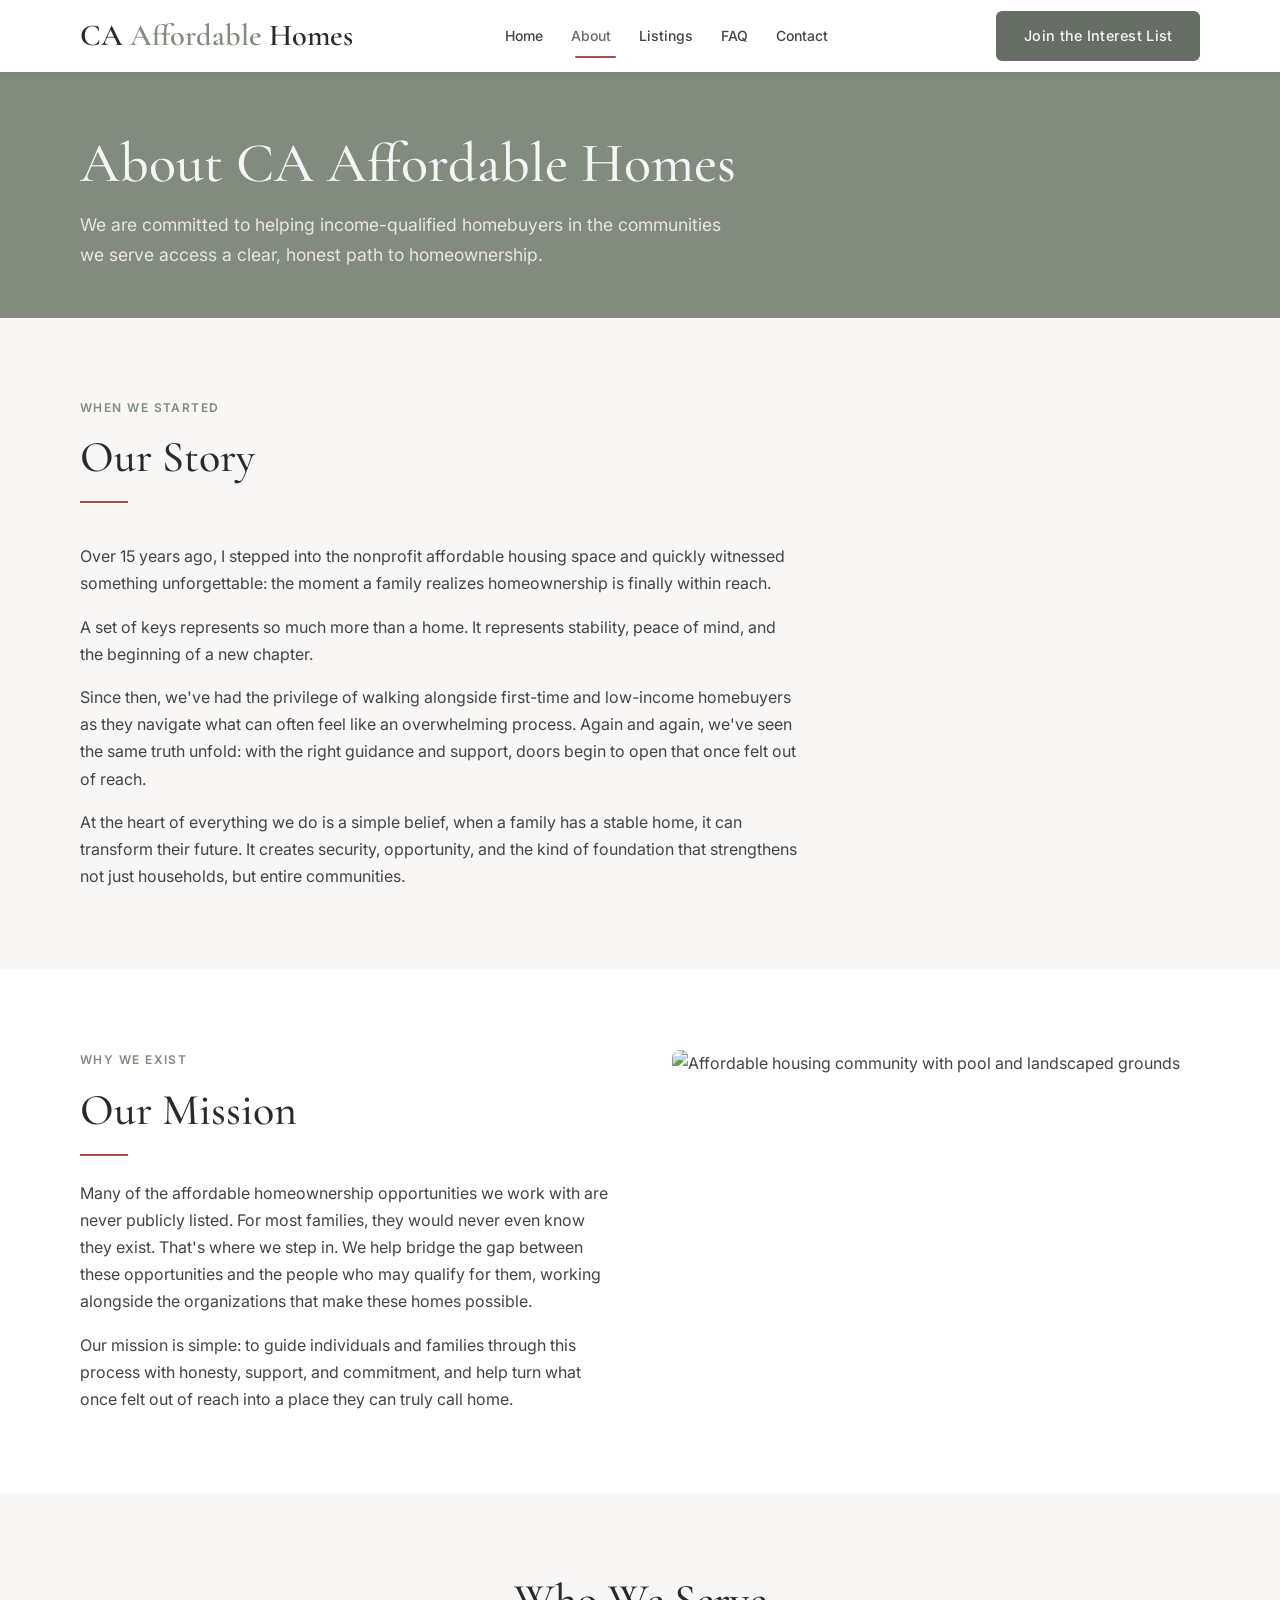
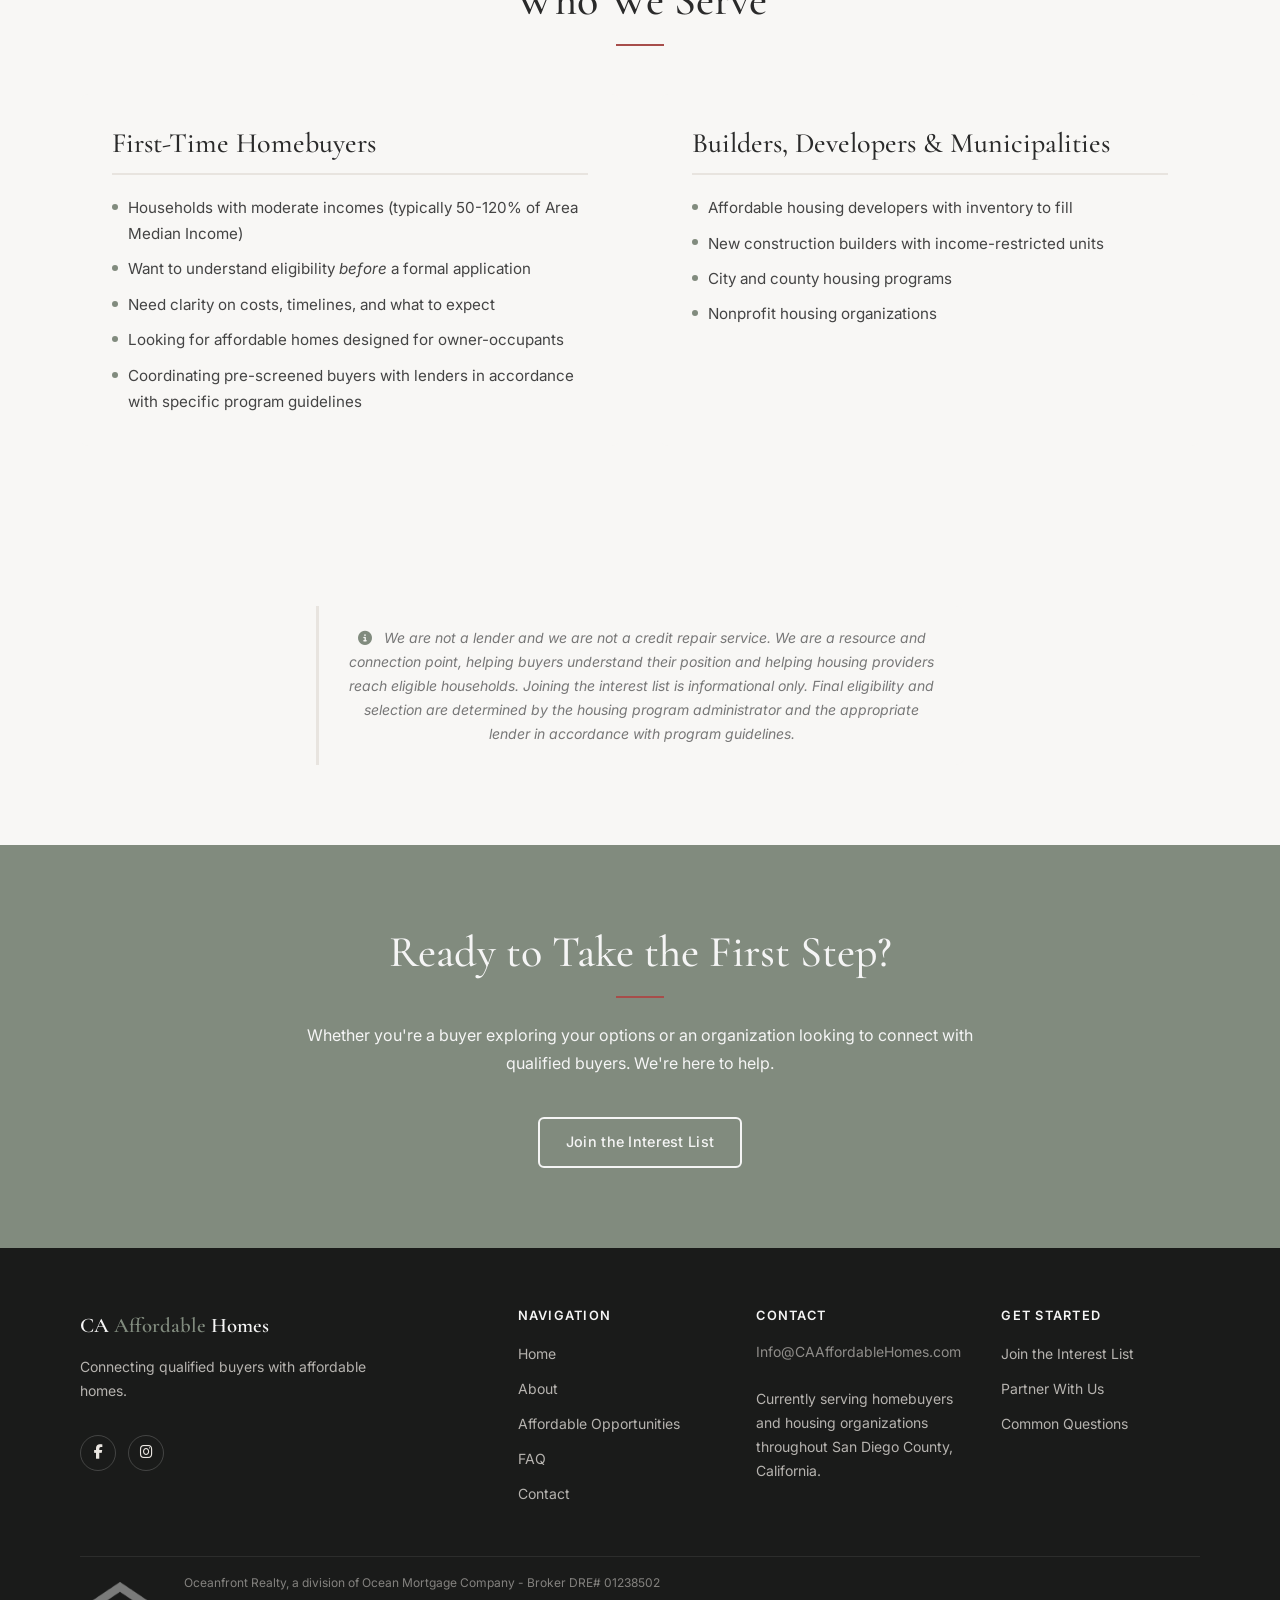
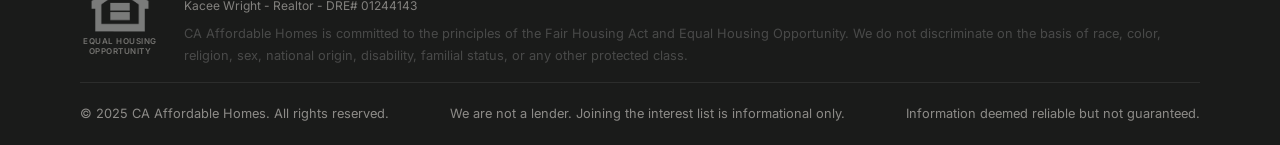
==== about.html @ dc042bc5 "Phase 14: content refinements from fresh-eyes review - HOME: Remove "structured intake" from partner" ====
<!DOCTYPE html>
<html lang="en">
<head>
  <meta charset="UTF-8">
  <meta name="viewport" content="width=device-width, initial-scale=1.0">
  <meta name="description" content="Learn about CA Affordable Homes , our mission, who we serve, and how we're making homeownership more transparent and accessible for income-qualified buyers in California.">
  <title>About - CA Affordable Homes</title>
  <link rel="icon" type="image/svg+xml" href="favicon.svg">

  <!-- Google Fonts -->
  <link rel="preconnect" href="https://fonts.googleapis.com">
  <link rel="preconnect" href="https://fonts.gstatic.com" crossorigin>
  <link href="https://fonts.googleapis.com/css2?family=Cormorant+Garamond:ital,wght@0,400;0,500;0,600;1,400&family=Inter:wght@400;500;600&display=swap" rel="stylesheet">

  <!-- Font Awesome 6 Free -->
  <link rel="stylesheet" href="https://cdnjs.cloudflare.com/ajax/libs/font-awesome/6.5.0/css/all.min.css" integrity="sha512-Avb2QiuDEEvB4bZJYdft2mNjVShBftLdPG8FJ0V7irTLQ8Uo0qcPxh4Plq7G5tGm0rU+1SPhVotteLpBERwTkw==" crossorigin="anonymous" referrerpolicy="no-referrer">

  <!-- Stylesheet -->
  <link rel="stylesheet" href="css/styles.css">
</head>
<body>

  <!-- SECTION: Navigation -->
  <header>
    <nav class="site-nav" aria-label="Main navigation">
      <div class="nav-inner">
        <a href="index.html" class="nav-logo" aria-label="CA Affordable Homes - Home">
          CA <span>Affordable</span> Homes
        </a>
        <ul class="nav-links" role="list">
          <li><a href="index.html">Home</a></li>
          <li><a href="about.html">About</a></li>
          <li><a href="programs.html">Listings</a></li>
          <li><a href="faq.html">FAQ</a></li>
          <li><a href="contact.html">Contact</a></li>
        </ul>
        <a href="contact.html" class="btn btn-primary nav-cta">Join the Interest List</a>
        <button
          id="nav-hamburger"
          class="nav-hamburger"
          aria-expanded="false"
          aria-controls="nav-mobile"
          aria-label="Open navigation menu"
        >
          <span></span><span></span><span></span>
        </button>
      </div>
      <div id="nav-mobile" class="nav-mobile" role="dialog" aria-label="Mobile navigation">
        <ul role="list">
          <li><a href="index.html">Home</a></li>
          <li><a href="about.html">About</a></li>
          <li><a href="programs.html">Listings</a></li>
          <li><a href="faq.html">FAQ</a></li>
          <li><a href="contact.html">Contact</a></li>
        </ul>
        <a href="contact.html" class="btn btn-primary">Join the Interest List</a>
      </div>
    </nav>
  </header>

  <main>

    <!-- SECTION: Page Header -->
    <section class="page-header" aria-labelledby="page-title">
      <div class="container">
        <h1 id="page-title">About CA Affordable Homes</h1>
        <p>We are committed to helping income-qualified homebuyers in the communities we serve access a clear, honest path to homeownership.</p>
      </div>
    </section>

    <!-- SECTION: Our Story -->
    <section class="section section--light" aria-labelledby="our-story-heading">
      <div class="container">
        <div class="section-header">
          <span class="section-label">When We Started</span>
          <h2 id="our-story-heading">Our Story</h2>
          <hr class="accent-rule">
        </div>
        <p style="max-width:72ch;">Over 15 years ago, I stepped into the nonprofit affordable housing space and quickly witnessed something unforgettable: the moment a family realizes homeownership is finally within reach.</p>
        <p style="max-width:72ch;">A set of keys represents so much more than a home. It represents stability, peace of mind, and the beginning of a new chapter.</p>
        <p style="max-width:72ch;">Since then, we've had the privilege of walking alongside first-time and low-income homebuyers as they navigate what can often feel like an overwhelming process. Again and again, we've seen the same truth unfold: with the right guidance and support, doors begin to open that once felt out of reach.</p>
        <p style="max-width:72ch;">At the heart of everything we do is a simple belief, when a family has a stable home, it can transform their future. It creates security, opportunity, and the kind of foundation that strengthens not just households, but entire communities.</p>
      </div>
    </section>

    <!-- SECTION: Our Mission -->
    <section class="section" aria-labelledby="mission-heading">
      <div class="container">
        <div class="two-col" style="align-items: start; gap: 4rem;">
          <div>
            <span class="section-label">Why We Exist</span>
            <h2 id="mission-heading">Our Mission</h2>
            <hr class="accent-rule">
            <p>Many of the affordable homeownership opportunities we work with are never publicly listed. For most families, they would never even know they exist. That's where we step in. We help bridge the gap between these opportunities and the people who may qualify for them, working alongside the organizations that make these homes possible.</p>
            <p>Our mission is simple: to guide individuals and families through this process with honesty, support, and commitment, and help turn what once felt out of reach into a place they can truly call home.</p>
          </div>
          <div>
          <img
            src="img/about_image.jpg"
            alt="Affordable housing community with pool and landscaped grounds"
            class="about-mission-img"
          >
          </div>
        </div>
      </div>
    </section>

    <!-- SECTION: Who We Serve -->
    <section class="section section--light" aria-labelledby="serve-heading">
      <div class="container">
        <div class="section-header text-center">
          <h2 id="serve-heading">Who We Serve</h2>
          <hr class="accent-rule">
        </div>

        <div class="who-we-serve-grid">
          <div class="serve-column">
            <h3>First-Time Homebuyers</h3>
            <ul>
              <li>Households with moderate incomes (typically 50-120% of Area Median Income)</li>
              <li>Want to understand eligibility <em>before</em> a formal application</li>
              <li>Need clarity on costs, timelines, and what to expect</li>
              <li>Looking for affordable homes designed for owner-occupants</li>
              <li>Coordinating pre-screened buyers with lenders in accordance with specific program guidelines</li>
            </ul>
          </div>
          <div class="serve-column">
            <h3>Builders, Developers &amp; Municipalities</h3>
            <ul>
              <li>Affordable housing developers with inventory to fill</li>
              <li>New construction builders with income-restricted units</li>
              <li>City and county housing programs</li>
              <li>Nonprofit housing organizations</li>
            </ul>
          </div>
        </div>
      </div>
    </section>


    <!-- SECTION: Disclaimer -->
    <section class="section section--light" aria-label="Disclaimer">
      <div class="container text-center">
        <div class="disclaimer-block" role="note">
          <i class="fa-solid fa-circle-info" style="color: var(--color-sage); margin-right: 0.5rem;" aria-hidden="true"></i>
          We are not a lender and we are not a credit repair service. We are a resource and connection point, helping buyers understand their position and helping housing providers reach eligible households. Joining the interest list is informational only. Final eligibility and selection are determined by the housing program administrator and the appropriate lender in accordance with program guidelines.
        </div>
      </div>
    </section>

    <!-- SECTION: CTA -->
    <section class="section section--sage" aria-label="Get started">
      <div class="container text-center">
        <h2>Ready to Take the First Step?</h2>
        <hr class="accent-rule">
        <p>Whether you're a buyer exploring your options or an organization looking to connect with qualified buyers. We're here to help.</p>
        <div class="spacer--sm"></div>
        <div class="btn-group" style="justify-content: center;">
          <a href="contact.html" class="btn btn-secondary">Join the Interest List</a>
        </div>
      </div>
    </section>

  </main>

  <!-- SECTION: Footer -->
  <footer class="site-footer" aria-label="Site footer">
    <div class="container">
      <div class="footer-grid">
        <div class="footer-col">
          <a href="index.html" class="footer-logo">CA <span>Affordable</span> Homes</a>
          <p class="footer-tagline">Connecting qualified buyers with affordable homes.</p>
          <div class="spacer--sm"></div>
          <div class="social-links">
            <a href="#" class="social-link" aria-label="Visit us on Facebook"><i class="fa-brands fa-facebook-f" aria-hidden="true"></i></a>
            <a href="#" class="social-link" aria-label="Visit us on Instagram"><i class="fa-brands fa-instagram" aria-hidden="true"></i></a>
          </div>
        </div>
        <div class="footer-col">
          <h4>Navigation</h4>
          <ul class="footer-nav-links" role="list">
            <li><a href="index.html">Home</a></li>
            <li><a href="about.html">About</a></li>
            <li><a href="programs.html">Affordable Opportunities</a></li>
            <li><a href="faq.html">FAQ</a></li>
            <li><a href="contact.html">Contact</a></li>
          </ul>
        </div>
        <div class="footer-col footer-contact">
          <h4>Contact</h4>
          <p><a href="mailto:Info@CAAffordableHomes.com">Info@CAAffordableHomes.com</a></p>
          <div class="spacer--sm"></div>
          <p>Currently serving homebuyers and housing organizations throughout San Diego County, California.</p>
        </div>
        <div class="footer-col">
          <h4>Get Started</h4>
          <ul class="footer-nav-links" role="list">
            <li><a href="contact.html">Join the Interest List</a></li>
            <li><a href="contact.html#partner-form">Partner With Us</a></li>
            <li><a href="faq.html">Common Questions</a></li>
          </ul>
        </div>
      </div>
      <div class="footer-eho-row">
        <div class="footer-eho-logo-block">
          <img src="img/eho-logo.png" alt="Equal Housing Opportunity" class="footer-eho-img" width="60" height="60">
          <span class="footer-eho-label">Equal Housing<br>Opportunity</span>
        </div>
        <div class="footer-eho-text">
          <p>Oceanfront Realty, a division of Ocean Mortgage Company - Broker DRE# 01238502</p>
          <p>Kacee Wright - Realtor - DRE# 01244143</p>
          <p style="margin-top:0.4rem;font-size:0.8rem;color:var(--color-text-muted);">CA Affordable Homes is committed to the principles of the Fair Housing Act and Equal Housing Opportunity. We do not discriminate on the basis of race, color, religion, sex, national origin, disability, familial status, or any other protected class.</p>
        </div>
      </div>
      <div class="footer-bottom">
        <p>&copy; 2025 CA Affordable Homes. All rights reserved.</p>
        <p>We are not a lender. Joining the interest list is informational only.</p>
        <p>Information deemed reliable but not guaranteed.</p>
      </div>
    </div>
  </footer>

  <script src="js/main.js"></script>
</body>
</html>
---- css/styles.css ----
/* =========================================================
   CA Affordable Homes — Main Stylesheet
   Mobile-first, responsive, clean Squarespace-inspired
   ========================================================= */

/* ---------------------------------------------------------
   SECTION: CSS Variables
   --------------------------------------------------------- */
:root {
  /* Brand Colors */
  --color-text-primary: #f5f5f5;
  --color-text-secondary: #eae6e1;
  --color-accent: #a74d4a;
  --color-sage: #818b7e;
  --color-sage-dark: #6b7469;
  /* Dedicated button colors — darker than display sage for 4.5:1 contrast with #f5f5f5 */
  --color-sage-btn: #676e65;
  --color-sage-btn-hover: #555c53;
  --color-footer-bg: #1a1b1a;

  /* Page Colors */
  --color-white: #ffffff;
  --color-light-bg: #f8f7f5;
  --color-text-dark: #2a2a2a;
  --color-text-body: #444444;
  --color-text-muted: #777777;
  --color-border-light: #e8e4df;

  /* Typography */
  --font-heading: 'Cormorant Garamond', Georgia, serif;
  --font-body: 'Inter', system-ui, sans-serif;

  /* Shadows & Radii */
  --shadow-card: 0 2px 12px rgba(0, 0, 0, 0.07);
  --shadow-nav: 0 1px 8px rgba(0, 0, 0, 0.08);
  --radius-card: 8px;
  --radius-btn: 6px;

  /* Spacing */
  --section-py: 48px;
  --max-width: 1200px;
  --nav-height: 72px;
}

@media (min-width: 768px) {
  :root {
    --section-py: 80px;
  }
}

/* ---------------------------------------------------------
   SECTION: Reset & Base
   --------------------------------------------------------- */
*, *::before, *::after {
  box-sizing: border-box;
  margin: 0;
  padding: 0;
}

/* Enforce the HTML hidden attribute even when display is set by another rule */
[hidden] { display: none !important; }

html {
  scroll-behavior: smooth;
  font-size: 16px;
}

@keyframes page-enter {
  from {
    opacity: 0.4;
    transform: translateY(14px);
  }
  to {
    opacity: 1;
    transform: translateY(0);
  }
}

body {
  font-family: var(--font-body);
  color: var(--color-text-body);
  background: var(--color-white);
  line-height: 1.7;
  -webkit-font-smoothing: antialiased;
}

main,
.site-footer {
  animation: page-enter 0.4s ease-out both;
}

img {
  max-width: 100%;
  height: auto;
  display: block;
}

a {
  color: var(--color-sage);
  text-decoration: none;
  transition: color 0.2s ease;
}

a:hover {
  color: var(--color-sage-dark);
}

ul {
  list-style: none;
}

/* ---------------------------------------------------------
   SECTION: Typography
   --------------------------------------------------------- */
h1, h2, h3, h4, h5, h6 {
  font-family: var(--font-heading);
  color: var(--color-text-dark);
  line-height: 1.25;
  font-weight: 500;
}

h1 { font-size: clamp(2.2rem, 5vw, 3.5rem); }
h2 { font-size: clamp(1.8rem, 3.5vw, 2.75rem); }
h3 { font-size: clamp(1.3rem, 2.5vw, 1.75rem); }
h4 { font-size: 1.2rem; }

p {
  max-width: 68ch;
  margin-bottom: 1rem;
}

p:last-child {
  margin-bottom: 0;
}

.section-label {
  display: block;
  font-family: var(--font-body);
  font-size: 0.75rem;
  font-weight: 600;
  letter-spacing: 0.12em;
  text-transform: uppercase;
  color: var(--color-sage);
  margin-bottom: 0.75rem;
}

/* ---------------------------------------------------------
   SECTION: Layout Utilities
   --------------------------------------------------------- */
.container {
  width: 100%;
  max-width: var(--max-width);
  margin: 0 auto;
  padding: 0 20px;
}

@media (min-width: 768px) {
  .container {
    padding: 0 40px;
  }
}

.section {
  padding: var(--section-py) 0;
}

.section--sage {
  background: var(--color-sage);
}

.section--sage h2,
.section--sage h3,
.section--sage h4,
.section--sage p,
.section--sage .section-label {
  color: var(--color-text-primary);
}

.section--sage .section-label {
  color: var(--color-text-secondary);
  opacity: 0.8;
}

/* FA icons inside feature cards on sage backgrounds */
.section--sage .feature-card .feature-icon {
  color: rgba(245, 245, 245, 0.85);
}

/* Prevent intro-section p from overriding sage text color */
.section--sage .intro-section p {
  color: var(--color-text-primary);
}

.section--light {
  background: var(--color-light-bg);
}

.section--dark {
  background: #2d2e2c;
}

.section--dark h2,
.section--dark p {
  color: var(--color-text-primary);
}

.text-center {
  text-align: center;
}

.text-center p {
  margin-left: auto;
  margin-right: auto;
}

.section-header {
  margin-bottom: 2.5rem;
}

.section-header.text-center {
  max-width: 680px;
  margin-left: auto;
  margin-right: auto;
  margin-bottom: 3rem;
}

/* Horizontal rule accent */
hr.accent-rule {
  border: none;
  height: 2px;
  width: 48px;
  background: var(--color-accent);
  margin: 1rem 0 1.5rem;
}

.text-center hr.accent-rule {
  margin-left: auto;
  margin-right: auto;
}

/* ---------------------------------------------------------
   SECTION: Buttons
   --------------------------------------------------------- */
.btn {
  display: inline-flex;
  align-items: center;
  gap: 0.5rem;
  padding: 0.7rem 1.6rem;
  border-radius: var(--radius-btn);
  font-family: var(--font-body);
  font-size: 0.9rem;
  font-weight: 500;
  letter-spacing: 0.02em;
  text-decoration: none;
  cursor: pointer;
  border: 2px solid transparent;
  transition: background 0.2s ease, color 0.2s ease, border-color 0.2s ease, transform 0.15s ease;
  white-space: nowrap;
}

.btn:focus-visible {
  outline: 3px solid var(--color-accent);
  outline-offset: 3px;
}

/* Primary: sage green fill */
.btn-primary {
  background: var(--color-sage-btn);
  color: var(--color-text-primary);
  border-color: var(--color-sage-btn);
}

.btn-primary:hover {
  background: var(--color-sage-btn-hover);
  border-color: var(--color-sage-btn-hover);
  color: var(--color-text-primary);
  transform: translateY(-1px);
}

/* Secondary: sage outline */
.btn-secondary {
  background: transparent;
  color: var(--color-sage-btn);
  border-color: var(--color-sage-btn);
}

.btn-secondary:hover {
  background: var(--color-sage-btn);
  color: var(--color-text-primary);
  transform: translateY(-1px);
}

/* Accent: reddish fill */
.btn-accent {
  background: var(--color-accent);
  color: var(--color-text-primary);
  border-color: var(--color-accent);
}

.btn-accent:hover {
  background: #924240;
  border-color: #924240;
  color: var(--color-text-primary);
  transform: translateY(-1px);
}

/* Light: white fill on dark backgrounds */
.btn-light {
  background: var(--color-white);
  color: var(--color-text-dark);
  border-color: var(--color-white);
}

.btn-light:hover {
  background: var(--color-text-secondary);
  border-color: var(--color-text-secondary);
  color: var(--color-text-dark);
  transform: translateY(-1px);
}

/* On sage background */
.section--sage .btn-secondary {
  color: var(--color-text-primary);
  border-color: var(--color-text-primary);
}

.section--sage .btn-secondary:hover {
  background: rgba(255, 255, 255, 0.15);
}

.btn-group {
  display: flex;
  flex-wrap: wrap;
  gap: 1rem;
  align-items: center;
}

/* ---------------------------------------------------------
   SECTION: Navigation
   --------------------------------------------------------- */
header {
  position: sticky;
  top: 0;
  z-index: 1000;
}

.site-nav {
  background: var(--color-white);
  box-shadow: var(--shadow-nav);
  height: var(--nav-height);
}

.nav-inner {
  display: flex;
  align-items: center;
  justify-content: space-between;
  height: var(--nav-height);
  max-width: var(--max-width);
  margin: 0 auto;
  padding: 0 20px;
}

@media (min-width: 768px) {
  .nav-inner {
    padding: 0 40px;
  }
}

/* Logo / Wordmark */
.nav-logo {
  font-family: var(--font-heading);
  font-size: 1.35rem;
  font-weight: 600;
  color: var(--color-text-dark);
  text-decoration: none;
  flex-shrink: 0;
  line-height: 1.2;
}

.nav-logo span {
  color: var(--color-sage);
}

.nav-logo:hover {
  color: var(--color-text-dark);
}

@media (min-width: 900px) {
  .nav-logo {
    font-size: 1.65rem;
  }
}

@media (min-width: 1200px) {
  .nav-logo {
    font-size: 1.9rem;
  }
}

/* Desktop Links */
.nav-links {
  position: relative;
  display: none;
  align-items: center;
  gap: 0.25rem;
  list-style: none;
}

@media (min-width: 900px) {
  .nav-links {
    display: flex;
  }
}

.nav-links a {
  display: block;
  padding: 0.5rem 0.75rem;
  font-size: 0.875rem;
  font-weight: 500;
  color: var(--color-text-body);
  text-decoration: none;
  border-radius: 4px;
  transition: color 0.2s ease, background 0.2s ease;
  position: relative;
}

.nav-links a:hover {
  color: var(--color-sage-btn);
  background: rgba(103, 110, 101, 0.08);
}

.nav-links a.active {
  color: var(--color-sage-btn);
}

/* Sliding active indicator — positioned by main.js */
.nav-indicator {
  position: absolute;
  bottom: -2px;
  height: 2px;
  background: var(--color-accent);
  border-radius: 2px;
  pointer-events: none;
  /* transition applied dynamically by JS */
}

/* CTA button in nav */
.nav-cta {
  display: none;
  margin-left: 1rem;
}

@media (min-width: 900px) {
  .nav-cta {
    display: flex;
  }
}

/* Hamburger */
.nav-hamburger {
  display: flex;
  flex-direction: column;
  justify-content: center;
  gap: 5px;
  width: 40px;
  height: 40px;
  padding: 8px;
  background: none;
  border: none;
  cursor: pointer;
  border-radius: 4px;
  transition: background 0.2s ease;
}

.nav-hamburger:hover {
  background: rgba(0, 0, 0, 0.05);
}

.nav-hamburger:focus-visible {
  outline: 3px solid var(--color-sage);
  outline-offset: 2px;
}

.nav-hamburger span {
  display: block;
  width: 100%;
  height: 2px;
  background: var(--color-text-dark);
  border-radius: 2px;
  transition: transform 0.25s ease, opacity 0.25s ease;
}

.nav-hamburger[aria-expanded="true"] span:nth-child(1) {
  transform: translateY(7px) rotate(45deg);
}

.nav-hamburger[aria-expanded="true"] span:nth-child(2) {
  opacity: 0;
}

.nav-hamburger[aria-expanded="true"] span:nth-child(3) {
  transform: translateY(-7px) rotate(-45deg);
}

@media (min-width: 900px) {
  .nav-hamburger {
    display: none;
  }
}

/* Mobile menu */
.nav-mobile {
  position: absolute;
  top: var(--nav-height);
  left: 0;
  right: 0;
  background: var(--color-white);
  border-top: 1px solid var(--color-border-light);
  box-shadow: 0 8px 24px rgba(0, 0, 0, 0.1);
  padding: 1rem 20px 1.5rem;
  z-index: 999;
  /* Smooth reveal */
  max-height: 0;
  overflow: hidden;
  opacity: 0;
  pointer-events: none;
  transition: max-height 0.35s ease, opacity 0.25s ease;
}

.nav-mobile.is-open {
  max-height: 500px;
  opacity: 1;
  pointer-events: auto;
}

.nav-mobile ul {
  list-style: none;
  display: flex;
  flex-direction: column;
  gap: 0.25rem;
  margin-bottom: 1.25rem;
}

.nav-mobile a:not(.btn) {
  display: block;
  padding: 0.7rem 0.5rem;
  font-size: 1rem;
  font-weight: 500;
  color: var(--color-text-body);
  text-decoration: none;
  border-bottom: 1px solid var(--color-border-light);
  transition: color 0.2s ease;
}

.nav-mobile a:not(.btn):hover,
.nav-mobile a:not(.btn).active {
  color: var(--color-sage-btn);
}

.nav-mobile .btn {
  width: 100%;
  justify-content: center;
}

/* ---------------------------------------------------------
   SECTION: Hero
   --------------------------------------------------------- */
.hero {
  position: relative;
  min-height: 520px;
  display: flex;
  align-items: center;
  overflow: hidden;
}

@media (min-width: 768px) {
  .hero {
    min-height: 680px;
  }
}

.hero-bg {
  position: absolute;
  inset: 0;
  background-size: cover;
  background-position: center 70%;
  background-repeat: no-repeat;
}

.hero-overlay {
  position: absolute;
  inset: 0;
  background: linear-gradient(
    135deg,
    rgba(26, 27, 26, 0.72) 0%,
    rgba(26, 27, 26, 0.45) 100%
  );
}

.hero-content {
  position: relative;
  z-index: 2;
  max-width: 680px;
  padding: 60px 20px;
}

@media (min-width: 768px) {
  .hero-content {
    padding: 80px 40px;
  }
}

.hero-content h1 {
  color: var(--color-text-primary);
  margin-bottom: 1.25rem;
  font-weight: 600;
}

.hero-content p {
  color: var(--color-text-secondary);
  font-size: 1.15rem;
  margin-bottom: 2rem;
  max-width: 55ch;
}

/* ---------------------------------------------------------
   SECTION: Feature Grid (3 cols)
   --------------------------------------------------------- */
.feature-grid {
  display: grid;
  grid-template-columns: 1fr;
  gap: 2rem;
}

@media (min-width: 600px) {
  .feature-grid--2 {
    grid-template-columns: repeat(2, 1fr);
  }
}

@media (min-width: 768px) {
  .feature-grid {
    grid-template-columns: repeat(2, 1fr);
  }

  .feature-grid--3 {
    grid-template-columns: repeat(3, 1fr);
  }

  .feature-grid--4 {
    grid-template-columns: repeat(4, 1fr);
  }

  /* 5-card grid: 2 columns at tablet, lone 5th card centered */
  .feature-grid--5 {
    grid-template-columns: repeat(2, 1fr);
  }
  .feature-grid--5 .feature-card:nth-child(5) {
    grid-column: 1 / -1;
    max-width: 50%;
    margin-left: auto;
    margin-right: auto;
  }
}

@media (min-width: 900px) {
  .feature-grid {
    grid-template-columns: repeat(3, 1fr);
  }
  /* 5-card grid: explicit 6-column placement — 3 on row 1, 2 centered on row 2 */
  .feature-grid--5 {
    grid-template-columns: repeat(6, 1fr);
  }
  .feature-grid--5 .feature-card:nth-child(1) { grid-column: 1 / 3; }
  .feature-grid--5 .feature-card:nth-child(2) { grid-column: 3 / 5; }
  .feature-grid--5 .feature-card:nth-child(3) { grid-column: 5 / 7; }
  .feature-grid--5 .feature-card:nth-child(4) { grid-column: 2 / 4; }
  .feature-grid--5 .feature-card:nth-child(5) {
    grid-column: 4 / 6;
    max-width: none;
    margin-left: 0;
    margin-right: 0;
  }
}

/* 2×2 grid — exactly 2 columns on tablet+ (never 3 or 4) */
@media (min-width: 600px) {
  .feature-grid--2x2 {
    grid-template-columns: repeat(2, 1fr);
  }
}

.feature-card {
  padding: 1.75rem;
  background: var(--color-white);
  border-radius: var(--radius-card);
  box-shadow: var(--shadow-card);
  transition: transform 0.2s ease, box-shadow 0.2s ease;
}

.feature-card:hover {
  transform: translateY(-2px);
  box-shadow: 0 4px 20px rgba(0, 0, 0, 0.1);
}

.feature-card .feature-icon {
  font-size: 1.75rem;
  margin-bottom: 0.75rem;
  display: block;
  color: var(--color-sage);
  line-height: 1;
}

.feature-card h3 {
  font-size: 1.1rem;
  margin-bottom: 0.5rem;
}

.feature-card p {
  font-size: 0.925rem;
  color: var(--color-text-muted);
  margin: 0;
}

/* Sage background feature cards */
.section--sage .feature-card {
  background: rgba(255, 255, 255, 0.12);
  box-shadow: none;
}

.section--sage .feature-card h3 {
  color: var(--color-text-primary);
}

.section--sage .feature-card p {
  color: var(--color-text-secondary);
}

/* ---------------------------------------------------------
   SECTION: Benefit Cards (No Pressure section)
   --------------------------------------------------------- */
.benefit-cards {
  display: grid;
  grid-template-columns: 1fr;
  gap: 1.25rem;
  margin-top: 2.5rem;
  margin-bottom: 2.5rem;
}

@media (min-width: 600px) {
  .benefit-cards {
    grid-template-columns: repeat(2, 1fr);
  }
  /* Center lone last card when it sits alone on a row */
  .benefit-card:last-child:nth-child(odd) {
    grid-column: 1 / -1;
    max-width: 50%;
    margin-left: auto;
    margin-right: auto;
  }
}

@media (min-width: 900px) {
  .benefit-cards {
    grid-template-columns: repeat(3, 1fr);
  }
  /* Reset — all 3 fill their own column at desktop */
  .benefit-card:last-child:nth-child(odd) {
    grid-column: auto;
    max-width: none;
    margin-left: 0;
    margin-right: 0;
  }
}

.benefit-card {
  background: rgba(255, 255, 255, 0.14);
  border-radius: var(--radius-card);
  padding: 1.5rem 1.25rem;
  border-left: 3px solid rgba(245, 245, 245, 0.3);
}

.benefit-card h4 {
  color: var(--color-text-primary);
  font-size: 1rem;
  font-family: var(--font-body);
  font-weight: 600;
  margin-bottom: 0.35rem;
}

.benefit-card p {
  color: var(--color-text-secondary);
  font-size: 0.875rem;
  margin: 0;
  opacity: 0.85;
}

/* ---------------------------------------------------------
   SECTION: Testimonials
   --------------------------------------------------------- */
.testimonials-grid {
  display: grid;
  grid-template-columns: 1fr;
  gap: 1.5rem;
}

@media (min-width: 640px) {
  .testimonials-grid {
    grid-template-columns: repeat(2, 1fr);
  }
}

@media (min-width: 960px) {
  .testimonials-grid {
    grid-template-columns: repeat(4, 1fr);
  }
}

.testimonial-card {
  background: var(--color-white);
  border-radius: var(--radius-card);
  box-shadow: var(--shadow-card);
  padding: 1.75rem;
  position: relative;
}

.testimonial-card::before {
  content: '\201C';
  font-family: var(--font-heading);
  font-size: 3.5rem;
  color: var(--color-sage);
  opacity: 0.25;
  position: absolute;
  top: 0.5rem;
  left: 1rem;
  line-height: 1;
}

.testimonial-card blockquote {
  font-size: 0.925rem;
  color: var(--color-text-body);
  line-height: 1.65;
  margin-bottom: 1rem;
  padding-top: 1rem;
}

.testimonial-card cite {
  font-style: normal;
  font-size: 0.8rem;
  font-weight: 600;
  color: var(--color-sage);
  text-transform: uppercase;
  letter-spacing: 0.06em;
}

.testimonial-sample-note {
  text-align: center;
  font-size: 0.8rem;
  color: var(--color-text-muted);
  margin-top: 1.5rem;
  font-style: italic;
}

/* ---------------------------------------------------------
   SECTION: CTA Bar
   --------------------------------------------------------- */
.cta-bar {
  padding: 56px 0;
}

.cta-bar .container {
  display: flex;
  flex-wrap: wrap;
  align-items: center;
  justify-content: center;
  gap: 1rem;
}

/* ---------------------------------------------------------
   SECTION: Page Header (inner pages)
   --------------------------------------------------------- */
.page-header {
  background: var(--color-sage);
  padding: 56px 0 48px;
}

.page-header h1 {
  margin-bottom: 0.75rem;
  color: var(--color-text-primary);
}

.page-header p {
  font-size: 1.1rem;
  color: var(--color-text-secondary);
  max-width: 60ch;
  margin: 0;
}

.page-header .section-label {
  color: var(--color-text-secondary);
  opacity: 0.8;
}

/* ---------------------------------------------------------
   SECTION: About Page
   --------------------------------------------------------- */
.who-we-serve-grid {
  display: grid;
  grid-template-columns: 1fr;
  gap: 2.5rem;
}

@media (min-width: 768px) {
  .who-we-serve-grid {
    grid-template-columns: repeat(2, 1fr);
  }
}

.serve-column {
  padding: 2rem;
  border-radius: var(--radius-card);
  background: var(--color-light-bg);
}

.serve-column h3 {
  margin-bottom: 1.25rem;
  padding-bottom: 0.75rem;
  border-bottom: 2px solid var(--color-border-light);
}

.serve-column ul {
  list-style: none;
  display: flex;
  flex-direction: column;
  gap: 0.6rem;
}

.serve-column ul li {
  position: relative;
  padding-left: 1rem;
  font-size: 0.95rem;
  color: var(--color-text-body);
}

.serve-column ul li::before {
  content: '';
  position: absolute;
  left: 0;
  top: 0.55rem;
  width: 6px;
  height: 6px;
  border-radius: 50%;
  background: var(--color-sage);
}


.disclaimer-block {
  background: var(--color-light-bg);
  border-left: 3px solid var(--color-border-light);
  padding: 1.25rem 1.5rem;
  border-radius: 0 var(--radius-card) var(--radius-card) 0;
  font-style: italic;
  font-size: 0.875rem;
  color: var(--color-text-muted);
  max-width: 72ch;
  margin: 0 auto;
}

/* ---------------------------------------------------------
   SECTION: Services Page
   --------------------------------------------------------- */
.services-grid {
  display: grid;
  grid-template-columns: 1fr;
  gap: 3rem;
}

@media (min-width: 900px) {
  .services-grid {
    grid-template-columns: repeat(2, 1fr);
    gap: 4rem;
  }
}

.services-column h2 {
  margin-bottom: 0.5rem;
}

.services-column .column-intro {
  font-size: 1rem;
  color: var(--color-text-muted);
  margin-bottom: 2rem;
}

.service-item {
  margin-bottom: 2rem;
  padding-bottom: 2rem;
  border-bottom: 1px solid var(--color-border-light);
}

.service-item:last-child {
  border-bottom: none;
  margin-bottom: 0;
  padding-bottom: 0;
}

.service-item h4 {
  font-family: var(--font-body);
  font-size: 1rem;
  font-weight: 600;
  color: var(--color-text-dark);
  margin-bottom: 0.5rem;
  display: flex;
  align-items: center;
  gap: 0.5rem;
}

.service-item h4 i {
  color: var(--color-sage);
  font-size: 0.9rem;
}

.service-item ul {
  list-style: none;
  margin-top: 0.75rem;
  display: flex;
  flex-direction: column;
  gap: 0.45rem;
}

.service-item ul li {
  display: flex;
  align-items: flex-start;
  gap: 0.6rem;
  font-size: 0.9rem;
  color: var(--color-text-body);
}

.service-item ul li i {
  color: var(--color-sage);
  margin-top: 0.22rem;
  font-size: 0.8rem;
  flex-shrink: 0;
}

/* Services divider */
.services-divider {
  display: none;
}

@media (min-width: 900px) {
  .services-divider {
    display: block;
    width: 1px;
    background: var(--color-border-light);
    position: absolute;
    top: var(--section-py);
    bottom: var(--section-py);
    left: 50%;
    transform: translateX(-50%);
  }
}

/* ---------------------------------------------------------
   SECTION: Listings / Homes Page
   --------------------------------------------------------- */
#listings-grid {
  display: grid;
  grid-template-columns: 1fr;
  gap: 1.75rem;
}

@media (min-width: 600px) {
  #listings-grid {
    grid-template-columns: repeat(2, 1fr);
  }
}

@media (min-width: 900px) {
  #listings-grid {
    grid-template-columns: repeat(3, 1fr);
  }
}

.listing-status {
  min-height: 200px;
  display: flex;
  align-items: center;
  justify-content: center;
  text-align: center;
  padding: 3rem 1rem;
  grid-column: 1 / -1;
}

.listing-status p {
  color: var(--color-text-muted);
  font-size: 1rem;
  margin: 0 auto;
  max-width: 50ch;
}

.listing-status i {
  display: block;
  font-size: 2rem;
  color: var(--color-sage);
  opacity: 0.4;
  margin-bottom: 1rem;
}

/* Property Card */
.property-card {
  background: var(--color-white);
  border-radius: var(--radius-card);
  box-shadow: var(--shadow-card);
  overflow: hidden;
  display: flex;
  flex-direction: column;
  transition: transform 0.22s ease, box-shadow 0.22s ease;
}

.property-card:hover {
  transform: translateY(-3px);
  box-shadow: 0 6px 24px rgba(0, 0, 0, 0.11);
}

/* Property image with accent border */
.property-card__image-wrap {
  position: relative;
  aspect-ratio: 4 / 3;
  overflow: hidden;
  border-bottom: 4px solid var(--color-accent);
}

.property-card__image-wrap img {
  width: 100%;
  height: 100%;
  object-fit: cover;
  transition: transform 0.35s ease;
}

.property-card:hover .property-card__image-wrap img {
  transform: scale(1.03);
}

/* Status badge */
.status-badge {
  position: absolute;
  top: 0.75rem;
  right: 0.75rem;
  padding: 0.25rem 0.65rem;
  border-radius: 999px;
  font-size: 0.72rem;
  font-weight: 600;
  letter-spacing: 0.05em;
  text-transform: uppercase;
}

.status-badge--available {
  background: rgba(72, 144, 99, 0.92);
  color: #fff;
}

.status-badge--coming-soon {
  background: rgba(120, 120, 120, 0.82);
  color: #fff;
}

/* Card body */
.property-card__body {
  padding: 1.25rem;
  display: flex;
  flex-direction: column;
  flex: 1;
}

.property-card__name {
  font-family: var(--font-heading);
  font-size: 1.25rem;
  font-weight: 500;
  color: var(--color-text-dark);
  margin-bottom: 0.4rem;
}

.property-card__meta {
  display: flex;
  flex-wrap: wrap;
  gap: 0.75rem;
  font-size: 0.8rem;
  color: var(--color-text-muted);
  margin-bottom: 0.75rem;
}

.property-card__meta span {
  display: flex;
  align-items: center;
  gap: 0.3rem;
}

.property-card__meta i {
  color: var(--color-sage);
  font-size: 0.75rem;
}

.property-card__price {
  font-family: var(--font-heading);
  font-size: 1.5rem;
  font-weight: 600;
  color: var(--color-sage);
  margin-bottom: 0.5rem;
}

.property-card__tags {
  display: flex;
  flex-wrap: wrap;
  gap: 0.4rem;
  margin-bottom: 0.75rem;
}

.tag {
  display: inline-block;
  padding: 0.2rem 0.6rem;
  background: rgba(129, 139, 126, 0.12);
  color: var(--color-sage);
  border-radius: 999px;
  font-size: 0.72rem;
  font-weight: 500;
  letter-spacing: 0.03em;
}

.property-card__description {
  font-size: 0.875rem;
  color: var(--color-text-muted);
  line-height: 1.55;
  margin-bottom: 1.25rem;
  /* Truncate to 2 lines */
  display: -webkit-box;
  -webkit-line-clamp: 2;
  -webkit-box-orient: vertical;
  overflow: hidden;
}

.property-card__footer {
  margin-top: auto;
}

.property-card__footer .btn {
  width: 100%;
  justify-content: center;
}

/* ---------------------------------------------------------
   SECTION: Interest Sign-Up Form
   --------------------------------------------------------- */
.interest-form-section {
  background: var(--color-light-bg);
  border-top: 1px solid var(--color-border-light);
}

/* ---------------------------------------------------------
   SECTION: Forms
   --------------------------------------------------------- */
.form-group {
  margin-bottom: 1.25rem;
}

/* Two side-by-side form fields (e.g. First Name / Last Name); stacks on small screens */
.form-row {
  display: flex;
  gap: 0.75rem;
}
.form-row .form-group {
  flex: 1;
  min-width: 0;
}
@media (max-width: 480px) {
  .form-row {
    flex-direction: column;
    gap: 0;
  }
}

.form-label {
  display: block;
  font-size: 0.875rem;
  font-weight: 500;
  color: var(--color-text-dark);
  margin-bottom: 0.4rem;
}

.form-label .optional {
  font-weight: 400;
  color: var(--color-text-muted);
  font-size: 0.8rem;
  margin-left: 0.25rem;
}

.form-control {
  display: block;
  width: 100%;
  padding: 0.65rem 0.875rem;
  font-family: var(--font-body);
  font-size: 0.925rem;
  color: var(--color-text-dark);
  background: var(--color-white);
  border: 1.5px solid var(--color-border-light);
  border-radius: var(--radius-btn);
  transition: border-color 0.2s ease, box-shadow 0.2s ease;
  appearance: none;
  -webkit-appearance: none;
}

.form-control::placeholder {
  color: var(--color-text-muted);
  opacity: 0.7;
}

.form-control:focus {
  outline: none;
  border-color: var(--color-sage);
  box-shadow: 0 0 0 3px rgba(129, 139, 126, 0.18);
}

/* ── Partner panel: choice + property form ── */
.partner-back-btn {
  background: none;
  border: none;
  color: var(--color-text-muted);
  font-size: 0.875rem;
  cursor: pointer;
  padding: 0;
  display: inline-flex;
  align-items: center;
  gap: 0.4rem;
  margin-bottom: 1.25rem;
}
.partner-back-btn:hover { color: var(--color-text); }

/* File upload zone */
.prop-upload-zone {
  position: relative;
  border: 2px dashed var(--color-sage);
  border-radius: 8px;
  padding: 1.75rem 1.5rem;
  text-align: center;
  cursor: pointer;
  transition: background 0.15s, border-color 0.15s;
  background: #fff;
}
.prop-upload-zone:hover,
.prop-upload-zone.is-dragover {
  background: rgba(129, 139, 126, 0.07);
}
.prop-upload-zone input[type="file"] {
  position: absolute;
  inset: 0;
  opacity: 0;
  cursor: pointer;
  width: 100%;
  height: 100%;
}
.prop-upload-icon {
  font-size: 1.75rem;
  color: var(--color-sage);
  margin-bottom: 0.4rem;
  display: block;
}
.prop-upload-text {
  font-size: 0.925rem;
  color: var(--color-text);
  margin: 0 0 0.2rem;
}
.prop-upload-link { color: var(--color-sage); text-decoration: underline; }
.prop-upload-sub  { font-size: 0.78rem; color: var(--color-text-muted); margin: 0; }

/* Uploaded file list */
.prop-file-list {
  list-style: none;
  padding: 0;
  margin: 0.6rem 0 0;
  display: flex;
  flex-direction: column;
  gap: 0.4rem;
}
.prop-file-item {
  display: flex;
  align-items: center;
  gap: 0.625rem;
  background: #fff;
  border: 1px solid var(--color-border, #ddd);
  border-radius: 6px;
  padding: 0.5rem 0.75rem;
  font-size: 0.85rem;
}
.prop-file-icon  { color: var(--color-sage); flex-shrink: 0; }
.prop-file-name  { flex: 1; word-break: break-all; }
.prop-file-size  { color: var(--color-text-muted); white-space: nowrap; flex-shrink: 0; }
.prop-file-remove {
  background: none;
  border: none;
  color: #c0392b;
  cursor: pointer;
  padding: 0.2rem 0.3rem;
  flex-shrink: 0;
  line-height: 1;
}
.prop-file-remove:hover { color: #922b21; }

/* Validation error state */
.form-group.has-error .form-control {
  border-color: #c0392b;
  background-color: #fdf6f6;
}
.form-group.has-error .form-control:focus {
  box-shadow: 0 0 0 3px rgba(192, 57, 43, 0.15);
}
.form-group.has-error .il-radio-group {
  border-left: 3px solid #c0392b;
  padding-left: 0.625rem;
}
.form-error-msg {
  color: #c0392b;
  font-size: 0.8rem;
  margin-top: 0.3rem;
  line-height: 1.4;
}

textarea.form-control {
  resize: vertical;
  min-height: 110px;
}

.form-note {
  font-size: 0.8rem;
  color: var(--color-text-muted);
  font-style: italic;
  margin-top: 0.5rem;
}

/* Two-column contact forms */
.contact-forms-grid {
  display: grid;
  grid-template-columns: 1fr;
  gap: 3rem;
}

@media (min-width: 768px) {
  .contact-forms-grid {
    grid-template-columns: repeat(2, 1fr);
    gap: 4rem;
  }
}

.contact-form-panel {
  background: var(--color-white);
  border-radius: var(--radius-card);
  padding: 2rem;
  box-shadow: var(--shadow-card);
}

.contact-form-panel h2 {
  font-size: 1.6rem;
  margin-bottom: 0.35rem;
}

.contact-form-panel .panel-subtitle {
  font-size: 0.9rem;
  color: var(--color-text-muted);
  margin-bottom: 1.75rem;
}

/* ---------------------------------------------------------
   SECTION: FAQ
   --------------------------------------------------------- */
.faq-section h2 {
  margin-bottom: 1.5rem;
}

.faq-group {
  margin-bottom: 3rem;
}

.faq-item {
  border-bottom: 1px solid var(--color-border-light);
}

.faq-question {
  display: flex;
  justify-content: space-between;
  align-items: center;
  gap: 1rem;
  width: 100%;
  padding: 1.1rem 0;
  background: none;
  border: none;
  text-align: left;
  font-family: var(--font-body);
  font-size: 1rem;
  font-weight: 500;
  color: var(--color-text-dark);
  cursor: pointer;
  transition: color 0.2s ease;
}

.faq-question:hover {
  color: var(--color-sage);
}

.faq-question:focus-visible {
  outline: 3px solid var(--color-sage);
  outline-offset: 2px;
  border-radius: 3px;
}

.faq-icon {
  flex-shrink: 0;
  width: 20px;
  height: 20px;
  display: flex;
  align-items: center;
  justify-content: center;
  color: var(--color-sage);
  transition: transform 0.25s ease;
}

.faq-question[aria-expanded="true"] .faq-icon {
  transform: rotate(45deg);
}

.faq-answer {
  overflow: hidden;
  max-height: 0;
  transition: max-height 0.3s ease, padding 0.3s ease;
}

.faq-answer.is-open {
  max-height: 600px;
}

.faq-answer-inner {
  padding: 0 0 1.25rem;
  font-size: 0.95rem;
  color: var(--color-text-body);
  line-height: 1.7;
}

/* ---------------------------------------------------------
   SECTION: Partners / Intro text sections
   --------------------------------------------------------- */
.intro-section {
  max-width: 820px;
  margin: 0 auto;
}

.intro-section p {
  font-size: 1.05rem;
  color: var(--color-text-body);
  max-width: none;
}

.partners-blurb {
  max-width: 640px;
}

/* ---------------------------------------------------------
   SECTION: Contact Info Block
   --------------------------------------------------------- */
.contact-info-bar {
  background: var(--color-light-bg);
  padding: 2rem 0;
  border-top: 1px solid var(--color-border-light);
}

.contact-info-bar .contact-info-inner {
  display: flex;
  flex-wrap: wrap;
  align-items: center;
  justify-content: space-between;
  gap: 1rem;
}

.contact-info-bar p {
  margin: 0;
  font-size: 0.925rem;
  color: var(--color-text-muted);
}

.contact-info-bar a {
  color: var(--color-sage);
  font-weight: 500;
}

.contact-response-note {
  text-align: center;
  padding: 1.25rem 0;
  font-size: 0.875rem;
  color: var(--color-text-muted);
  font-style: italic;
}

/* ---------------------------------------------------------
   SECTION: Footer
   --------------------------------------------------------- */
.site-footer {
  background: var(--color-footer-bg);
  color: var(--color-text-secondary);
  padding: 60px 0 0;
}

.footer-grid {
  display: grid;
  grid-template-columns: 1fr;
  gap: 2.5rem;
  padding-bottom: 3rem;
}

@media (min-width: 640px) {
  .footer-grid {
    grid-template-columns: repeat(2, 1fr);
  }
}

@media (min-width: 900px) {
  .footer-grid {
    grid-template-columns: 2fr 1fr 1fr 1fr;
  }
}

.footer-col h4 {
  font-family: var(--font-body);
  font-size: 0.8rem;
  font-weight: 600;
  letter-spacing: 0.1em;
  text-transform: uppercase;
  color: var(--color-text-primary);
  margin-bottom: 1rem;
}

.footer-logo {
  font-family: var(--font-heading);
  font-size: 1.3rem;
  font-weight: 600;
  color: var(--color-text-primary);
  text-decoration: none;
  display: block;
  margin-bottom: 0.75rem;
}

.footer-logo span {
  color: var(--color-sage);
}

.footer-tagline {
  font-size: 0.875rem;
  color: var(--color-text-secondary);
  opacity: 0.75;
  max-width: 32ch;
  margin: 0;
}

.footer-nav-links {
  list-style: none;
  display: flex;
  flex-direction: column;
  gap: 0.5rem;
}

.footer-nav-links a {
  font-size: 0.875rem;
  color: var(--color-text-secondary);
  opacity: 0.75;
  text-decoration: none;
  transition: opacity 0.2s ease, color 0.2s ease;
}

.footer-nav-links a:hover {
  opacity: 1;
  color: var(--color-text-primary);
}

.footer-contact p {
  font-size: 0.875rem;
  color: var(--color-text-secondary);
  opacity: 0.75;
  margin: 0;
  max-width: none;
}

.footer-contact a {
  color: var(--color-text-secondary);
  opacity: 0.75;
  text-decoration: none;
  transition: opacity 0.2s ease;
}

.footer-contact a:hover {
  opacity: 1;
}

/* Social icons */
.social-links {
  display: flex;
  gap: 0.75rem;
  margin-top: 0.5rem;
}

.social-link {
  display: flex;
  align-items: center;
  justify-content: center;
  width: 36px;
  height: 36px;
  border-radius: 50%;
  border: 1px solid rgba(255, 255, 255, 0.18);
  color: var(--color-text-secondary);
  font-size: 0.9rem;
  text-decoration: none;
  transition: background 0.2s ease, border-color 0.2s ease;
}

.social-link:hover {
  background: rgba(255, 255, 255, 0.1);
  border-color: rgba(255, 255, 255, 0.35);
  color: var(--color-text-primary);
}

.social-link:focus-visible {
  outline: 2px solid var(--color-sage);
  outline-offset: 2px;
}

/* Footer bottom bar */
.footer-bottom {
  border-top: 1px solid rgba(255, 255, 255, 0.08);
  padding: 1.25rem 0;
  display: flex;
  flex-wrap: wrap;
  align-items: center;
  justify-content: space-between;
  gap: 0.5rem;
}

.footer-bottom p {
  font-size: 0.8rem;
  color: var(--color-text-secondary);
  opacity: 0.55;
  margin: 0;
  max-width: none;
}

/* Equal Housing Opportunity + DRE licensing row */
.footer-eho-row {
  display: flex;
  align-items: center;
  gap: 1.5rem;
  padding: 1rem 0;
  border-top: 1px solid rgba(255, 255, 255, 0.08);
}

/* Logo + caption stacked block */
.footer-eho-logo-block {
  display: flex;
  flex-direction: column;
  align-items: center;
  gap: 0.25rem;
  flex-shrink: 0;
  width: 80px;
}

.footer-eho-img {
  display: block;
  width: 60px !important;
  max-width: 60px !important;
  height: auto !important;
  filter: brightness(0) invert(1);
  opacity: 0.42;
}

.footer-eho-label {
  display: block;
  font-size: 0.5rem !important;
  font-family: var(--font-body);
  font-weight: 600;
  letter-spacing: 0.06em;
  text-transform: uppercase;
  color: var(--color-text-secondary);
  opacity: 0.42;
  text-align: center;
  line-height: 1.3;
  width: 80px;
}

.footer-eho-text p {
  font-size: 0.75rem;
  color: var(--color-text-secondary);
  opacity: 0.5;
  margin: 0 0 0.2rem;
  max-width: none;
}

.footer-eho-text p:last-child {
  margin-bottom: 0;
}

/* ---------------------------------------------------------
   SECTION: Utility / Misc
   --------------------------------------------------------- */
/* Accent top border on content sections */
.section--accent-top {
  border-top: 3px solid var(--color-accent);
}

/* Subtle separator line with accent */
.accent-line {
  display: block;
  width: 48px;
  height: 3px;
  background: var(--color-accent);
  border-radius: 2px;
  margin: 1rem 0 1.5rem;
}

/* Info text on sage bg — excludes .btn so button colors are not overridden */
.section--sage a:not(.btn) {
  color: var(--color-text-primary);
  text-decoration: underline;
  text-underline-offset: 3px;
}

/* Two-column layout helper */
.two-col {
  display: grid;
  grid-template-columns: 1fr;
  gap: 3rem;
}

@media (min-width: 900px) {
  .two-col {
    grid-template-columns: repeat(2, 1fr);
  }
}

/* Spacer */
.spacer { display: block; }
.spacer--sm { height: 1.5rem; }
.spacer--md { height: 2.5rem; }
.spacer--lg { height: 4rem; }

/* Visually hidden (accessible) */
.sr-only {
  position: absolute;
  width: 1px;
  height: 1px;
  padding: 0;
  margin: -1px;
  overflow: hidden;
  clip: rect(0, 0, 0, 0);
  white-space: nowrap;
  border: 0;
}

/* ---------------------------------------------------------
   SECTION: About — Mission Image
   --------------------------------------------------------- */
.about-mission-img {
  width: 100%;
  height: 220px;
  object-fit: cover;
  border-radius: 8px;
  margin-bottom: 1.25rem;
  display: block;
}

@media (min-width: 900px) {
  .about-mission-img {
    height: 260px;
  }
}

/* ---------------------------------------------------------
   SECTION: About — Approach Grid (2×2 centered)
   --------------------------------------------------------- */
.approach-grid {
  display: grid;
  grid-template-columns: 1fr;
  gap: 1.5rem;
  max-width: 820px;
  margin: 0 auto;
}

@media (min-width: 560px) {
  .approach-grid {
    grid-template-columns: repeat(2, 1fr);
  }
}

/* ---------------------------------------------------------
   SECTION: Services — Photo Strip
   --------------------------------------------------------- */
.photo-strip {
  width: 100%;
  height: 280px;
  /* Aerial neighborhood shot — naturally wide composition works well as a strip */
  background-image: url('https://images.unsplash.com/photo-1448630360428-65456885c650?w=800&h=280&fit=crop&crop=center&auto=format');
  background-size: cover;
  background-position: center;
}

@media (min-width: 768px) {
  .photo-strip {
    height: 360px;
    background-image: url('https://images.unsplash.com/photo-1448630360428-65456885c650?w=1600&h=360&fit=crop&crop=center&auto=format');
  }
}

/* ---------------------------------------------------------
   SECTION: Testimonials Carousel
   --------------------------------------------------------- */
.testimonials-carousel {
  position: relative;
}

.carousel-track-wrapper {
  overflow: hidden;
  border-radius: 8px;
}

.carousel-track {
  display: flex;
  transition: transform 0.5s cubic-bezier(0.4, 0, 0.2, 1);
}

.carousel-slide {
  flex-shrink: 0;
  padding: 0 0.625rem;
  box-sizing: border-box;
}

.carousel-controls {
  display: flex;
  align-items: center;
  justify-content: center;
  gap: 1rem;
  margin-top: 1.5rem;
}

.carousel-btn {
  width: 2.25rem;
  height: 2.25rem;
  border: none;
  border-radius: 50%;
  background: var(--color-text-dark);
  color: #fff;
  cursor: pointer;
  display: flex;
  align-items: center;
  justify-content: center;
  font-size: 0.85rem;
  transition: background 0.2s;
  flex-shrink: 0;
}

.carousel-btn:hover {
  background: var(--color-accent);
}

.carousel-dots {
  display: flex;
  gap: 0.5rem;
  align-items: center;
}

.carousel-dot {
  width: 8px;
  height: 8px;
  border-radius: 50%;
  border: none;
  background: rgba(0, 0, 0, 0.2);
  cursor: pointer;
  padding: 0;
  transition: background 0.2s, transform 0.2s;
}

.carousel-dot.is-active {
  background: var(--color-accent);
  transform: scale(1.3);
}

/* Sage-background carousel overrides */
.section--sage .carousel-dot {
  background: rgba(255, 255, 255, 0.35);
}

.section--sage .carousel-dot.is-active {
  background: var(--color-text-dark);
}

.section--sage .carousel-btn {
  background: rgba(255, 255, 255, 0.25);
  color: var(--color-text-dark);
}

.section--sage .carousel-btn:hover {
  background: var(--color-text-dark);
  color: #fff;
}

/* ---------------------------------------------------------
   SECTION: Notify Me — Region Map + Picker
   --------------------------------------------------------- */
.notify-intro {
  max-width: 680px;
  margin-bottom: 2.5rem;
}

.notify-layout {
  display: grid;
  grid-template-columns: 260px 1fr;
  gap: 3rem;
  align-items: start;
}

@media (max-width: 820px) {
  .notify-layout {
    grid-template-columns: 1fr;
    gap: 2rem;
  }
}

/* Map column */
.notify-map-col {
  display: flex;
  flex-direction: column;
  align-items: center;
  gap: 0.6rem;
}

.map-hint {
  font-size: 0.8rem;
  color: var(--color-text-muted);
  text-align: center;
  margin: 0;
  display: flex;
  align-items: center;
  gap: 0.4rem;
}

.map-cities-note {
  font-size: 0.78rem;
  color: var(--color-text-muted);
  text-align: center;
  margin: 0;
  display: flex;
  align-items: center;
  gap: 0.35rem;
}

.sd-map {
  width: 100%;
  max-width: 260px;
}

/* SVG region groups */
.map-region-group rect {
  fill: #e2e6e0;
  stroke: #fff;
  stroke-width: 3;
  cursor: pointer;
  transition: fill 0.18s ease;
}

.map-region-group:hover rect,
.map-region-group:focus rect {
  fill: #c4cdc1;
  outline: none;
}

.map-region-group.is-selected rect {
  fill: var(--color-sage);
}

.map-region-group text,
.map-region-group tspan {
  font-family: var(--font-body);
  font-size: 10px;
  fill: #4a5447;
  pointer-events: none;
  transition: fill 0.18s ease;
}

.map-region-group.is-selected text,
.map-region-group.is-selected tspan {
  fill: #fff;
}

.map-region-group:focus-visible rect {
  outline: 2px solid var(--color-sage);
  outline-offset: 2px;
}

/* Region checkboxes */
.region-picker {
  display: flex;
  flex-direction: column;
  gap: 0.4rem;
}

.region-label {
  display: flex;
  align-items: center;
  gap: 0.6rem;
  cursor: pointer;
  padding: 0.45rem 0.75rem;
  border-radius: 6px;
  border: 1.5px solid var(--color-border-light);
  background: var(--color-white);
  transition: border-color 0.18s ease, background 0.18s ease;
  font-size: 0.875rem;
  user-select: none;
}

.region-label:hover {
  border-color: var(--color-sage);
  background: #f1f3f0;
}

.region-label.is-selected {
  border-color: var(--color-sage);
  background: #ecefea;
  font-weight: 500;
}

.region-label input[type="checkbox"] {
  width: 15px;
  height: 15px;
  accent-color: var(--color-sage);
  cursor: pointer;
  flex-shrink: 0;
}

/* Mobile: center the map */
@media (max-width: 820px) {
  .notify-map-col {
    order: -1;
  }
  .sd-map {
    max-width: 280px;
  }
}

/* ---------------------------------------------------------
   SECTION: Animations
   --------------------------------------------------------- */
@media (prefers-reduced-motion: reduce) {
  *, *::before, *::after {
    animation-duration: 0.01ms !important;
    animation-iteration-count: 1 !important;
    transition-duration: 0.01ms !important;
    scroll-behavior: auto !important;
  }
}

/* ---------------------------------------------------------
   SECTION: Phase 2 — Interest List Questionnaire
   --------------------------------------------------------- */

/* Document-ready callout */
.il-callout {
  background: rgba(107, 116, 105, 0.08);
  border-left: 3px solid var(--color-sage);
  border-radius: 0 var(--radius-card) var(--radius-card) 0;
  padding: 1.25rem 1.5rem;
  margin-bottom: 1.5rem;
}
.il-callout h3 {
  font-size: 1rem;
  font-family: var(--font-body);
  font-weight: 600;
  color: var(--color-text-dark);
  margin-bottom: 0.65rem;
}
.il-callout ul {
  list-style: disc;
  padding-left: 1.25rem;
  margin-bottom: 0.85rem;
  display: flex;
  flex-direction: column;
  gap: 0.3rem;
}
.il-callout ul li {
  font-size: 0.875rem;
  color: var(--color-text-body);
}
.il-callout__time {
  font-size: 0.8rem;
  color: var(--color-text-muted);
  margin-bottom: 1.25rem;
  font-style: italic;
}
.il-callout__time i {
  color: var(--color-sage);
  margin-right: 0.3rem;
}

/* Progress indicator */
.il-progress {
  margin-bottom: 1.75rem;
}
.il-progress__label {
  font-size: 0.75rem;
  font-weight: 600;
  color: var(--color-sage);
  letter-spacing: 0.08em;
  text-transform: uppercase;
  margin-bottom: 0.5rem;
}
.il-progress__track {
  height: 4px;
  background: var(--color-border-light);
  border-radius: 99px;
  overflow: hidden;
  margin-bottom: 0.75rem;
}
.il-progress__fill {
  height: 100%;
  background: var(--color-sage);
  border-radius: 99px;
  transition: width 0.35s ease;
}
.il-steps {
  display: flex;
  justify-content: space-between;
}
.il-step {
  display: flex;
  flex-direction: column;
  align-items: center;
  gap: 0.3rem;
  flex: 1;
}
.il-step__dot {
  width: 10px;
  height: 10px;
  border-radius: 50%;
  background: var(--color-border-light);
  border: 2px solid var(--color-border-light);
  transition: background 0.25s, border-color 0.25s;
}
.il-step.is-active .il-step__dot,
.il-step.is-done .il-step__dot {
  background: var(--color-sage);
  border-color: var(--color-sage);
}
.il-step__label {
  font-size: 0.68rem;
  color: var(--color-text-muted);
  font-weight: 500;
  text-align: center;
  line-height: 1.2;
}
.il-step.is-active .il-step__label {
  color: var(--color-sage);
  font-weight: 600;
}

/* Section heading */
.il-section-title {
  font-family: var(--font-heading);
  font-size: 1.3rem;
  color: var(--color-text-dark);
  padding-bottom: 0.6rem;
  border-bottom: 2px solid var(--color-border-light);
  margin-bottom: 1.25rem;
}
.il-section-intro {
  font-size: 0.875rem;
  color: var(--color-text-muted);
  margin-bottom: 1.25rem;
  font-style: italic;
}

/* Styled radio/checkbox pill labels */
.il-radio-group {
  display: flex;
  gap: 0.5rem;
  flex-wrap: wrap;
}
.il-radio-label {
  display: inline-flex;
  align-items: center;
  gap: 0.5rem;
  padding: 0.45rem 0.9rem;
  border: 1.5px solid var(--color-border-light);
  border-radius: var(--radius-btn);
  cursor: pointer;
  font-size: 0.875rem;
  background: var(--color-white);
  transition: border-color 0.18s, background 0.18s;
  user-select: none;
}
.il-radio-label:hover {
  border-color: var(--color-sage);
  background: #f1f3f0;
}
.il-radio-label input[type="radio"],
.il-radio-label input[type="checkbox"] {
  accent-color: var(--color-sage);
  width: 15px;
  height: 15px;
  cursor: pointer;
  flex-shrink: 0;
}
.il-radio-label:has(input:checked) {
  border-color: var(--color-sage);
  background: #ecefea;
  font-weight: 500;
}

/* Conditional sub-fields */
.il-conditional {
  display: none;
  padding: 0.85rem 1rem;
  border-left: 2px solid var(--color-sage);
  margin-top: 0.6rem;
  margin-bottom: 0.25rem;
  background: rgba(107, 116, 105, 0.05);
  border-radius: 0 var(--radius-card) var(--radius-card) 0;
}
.il-conditional.is-visible {
  display: block;
}

/* Repeating block (income members, employment entries) */
.il-repeating-block {
  border: 1.5px solid var(--color-border-light);
  border-radius: var(--radius-card);
  padding: 1.25rem;
  margin-bottom: 0.85rem;
  background: #fafafa;
}
.il-repeating-block__header {
  display: flex;
  justify-content: space-between;
  align-items: center;
  margin-bottom: 1rem;
  font-size: 0.78rem;
  font-weight: 600;
  color: var(--color-text-muted);
  text-transform: uppercase;
  letter-spacing: 0.06em;
}
.il-remove-btn {
  background: none;
  border: none;
  cursor: pointer;
  color: var(--color-text-muted);
  font-size: 0.8rem;
  padding: 0.2rem 0.4rem;
  border-radius: 4px;
  transition: color 0.2s, background 0.2s;
  display: flex;
  align-items: center;
  gap: 0.3rem;
  font-family: var(--font-body);
}
.il-remove-btn:hover {
  color: #b91c1c;
  background: rgba(185, 28, 28, 0.07);
}
.il-add-btn {
  display: inline-flex;
  align-items: center;
  gap: 0.4rem;
  font-size: 0.875rem;
  font-weight: 500;
  color: var(--color-sage-btn);
  background: none;
  border: 1.5px dashed var(--color-sage);
  border-radius: var(--radius-btn);
  padding: 0.5rem 1rem;
  cursor: pointer;
  transition: background 0.18s;
  margin-bottom: 1rem;
  font-family: var(--font-body);
}
.il-add-btn:hover {
  background: rgba(107, 116, 105, 0.08);
}

/* Form navigation (Back / Next / Submit) */
.il-nav {
  display: flex;
  justify-content: space-between;
  align-items: center;
  gap: 1rem;
  margin-top: 1.75rem;
  padding-top: 1.25rem;
  border-top: 1px solid var(--color-border-light);
}
.il-nav .btn {
  min-width: 120px;
  justify-content: center;
}

/* Listing interest checkboxes */
.il-listing-checks {
  display: flex;
  flex-direction: column;
  gap: 0.4rem;
  margin-bottom: 1.25rem;
}
.il-listing-label {
  display: flex;
  align-items: flex-start;
  gap: 0.65rem;
  padding: 0.55rem 0.85rem;
  border: 1.5px solid var(--color-border-light);
  border-radius: var(--radius-btn);
  cursor: pointer;
  font-size: 0.875rem;
  background: var(--color-white);
  transition: border-color 0.18s, background 0.18s;
  user-select: none;
}
.il-listing-label:hover {
  border-color: var(--color-sage);
  background: #f1f3f0;
}
.il-listing-label:has(input:checked) {
  border-color: var(--color-sage);
  background: #ecefea;
  font-weight: 500;
}
.il-listing-label input[type="checkbox"] {
  accent-color: var(--color-sage);
  width: 15px;
  height: 15px;
  cursor: pointer;
  flex-shrink: 0;
  margin-top: 0.15rem;
}

/* Inline info note (sage-bordered) */
.il-note {
  background: rgba(107, 116, 105, 0.08);
  border-left: 3px solid var(--color-sage);
  border-radius: 0 var(--radius-card) var(--radius-card) 0;
  padding: 0.7rem 1rem;
  font-size: 0.8rem;
  color: var(--color-text-muted);
  margin-bottom: 1.25rem;
  font-style: normal;
}
.il-note i {
  color: var(--color-sage);
  margin-right: 0.35rem;
}

/* Dollar prefix input wrapper */
.il-dollar-wrap {
  position: relative;
}
.il-dollar-wrap::before {
  content: '$';
  position: absolute;
  left: 0.875rem;
  top: 50%;
  transform: translateY(-50%);
  color: var(--color-text-muted);
  font-size: 0.925rem;
  pointer-events: none;
}
.il-dollar-wrap .form-control {
  padding-left: 1.75rem;
}

/* =========================================================
   Phase 4: Listing Modal Overlay
   ========================================================= */

/* Prevent body scroll while modal is open */
body.modal-open { overflow: hidden; }

/* Dark backdrop */
.lm-overlay {
  position: fixed;
  inset: 0;
  background: rgba(28, 28, 24, 0.70);
  display: flex;
  align-items: flex-start;
  justify-content: center;
  z-index: 1000;
  padding: 1.5rem 1rem 3rem;
  overflow-y: auto;
  backdrop-filter: blur(2px);
  -webkit-backdrop-filter: blur(2px);
}
.lm-overlay[hidden] { display: none; }

/* Modal panel — top padding creates a safe zone for the close button */
.lm-panel {
  background: var(--color-white);
  border-radius: var(--radius-card);
  box-shadow: 0 8px 48px rgba(0, 0, 0, 0.24);
  width: 100%;
  max-width: 740px;
  position: relative;
  padding: 3.75rem 2rem 2rem;
  margin: auto;
  outline: none;
}

/* Close button — sits in the top padding zone, never over content */
.lm-close {
  position: absolute;
  top: 0.875rem;
  right: 0.875rem;
  width: 2.25rem;
  height: 2.25rem;
  border-radius: 50%;
  border: 1.5px solid var(--color-border-light);
  background: var(--color-white);
  display: flex;
  align-items: center;
  justify-content: center;
  cursor: pointer;
  color: var(--color-charcoal);
  font-size: 1rem;
  transition: background 0.15s, border-color 0.15s, color 0.15s;
  z-index: 2;
}
.lm-close:hover {
  background: var(--color-cream);
  border-color: var(--color-sage);
  color: var(--color-sage);
}

/* Header block */
.lm-header {
  margin-bottom: 1.25rem;
}
/* Reset status badge from absolute (card overlay) to inline flow inside modal */
.lm-header .status-badge {
  position: static;
  display: inline-block;
  margin-top: 0.5rem;
}
.lm-title {
  font-family: 'Cormorant Garamond', serif;
  font-size: 1.65rem;
  font-weight: 600;
  line-height: 1.2;
  margin: 0 0 0.3rem;
  color: var(--color-charcoal);
}
.lm-address {
  font-size: 0.875rem;
  color: var(--color-text-muted);
  margin: 0;
}
.lm-price {
  font-size: 1rem;
  font-weight: 600;
  color: var(--color-sage);
  margin: 0.25rem 0 0;
}

/* ── Carousel ── */
.lm-carousel {
  border-radius: calc(var(--radius-card) - 4px);
  overflow: hidden;
  margin-bottom: 1.5rem;
  background: #edecea;
  position: relative;
}
.lm-carousel--placeholder {
  display: flex;
  flex-direction: column;
  align-items: center;
  justify-content: center;
  min-height: 180px;
  gap: 0.5rem;
  color: var(--color-text-muted);
  font-size: 0.875rem;
  font-style: italic;
}
.lm-carousel--placeholder i {
  font-size: 2rem;
  opacity: 0.35;
}
.lm-carousel--placeholder p,
.lm-carousel--single p { margin: 0; }

.lm-carousel__img,
.lm-slides img {
  width: 100%;
  height: auto;
  max-height: 560px;
  object-fit: contain;
  background: #1c1c1a;
  display: block;
}

/* Slides — only active slide is visible */
.lm-slide        { display: none; }
.lm-slide.is-active { display: block; }

/* Prev / next arrows */
.lm-arrow {
  position: absolute;
  top: 50%;
  transform: translateY(-50%);
  width: 2.25rem;
  height: 2.25rem;
  border-radius: 50%;
  background: rgba(255, 255, 255, 0.90);
  border: none;
  cursor: pointer;
  display: flex;
  align-items: center;
  justify-content: center;
  color: var(--color-charcoal);
  font-size: 0.875rem;
  box-shadow: 0 2px 8px rgba(0, 0, 0, 0.16);
  transition: background 0.15s;
  z-index: 2;
}
.lm-arrow:hover  { background: #fff; }
.lm-arrow--prev  { left: 0.6rem; }
.lm-arrow--next  { right: 0.6rem; }

/* Dot indicators */
.lm-dots {
  display: flex;
  justify-content: center;
  gap: 0.4rem;
  padding: 0.6rem 0;
  background: rgba(0, 0, 0, 0.04);
}
.lm-dot {
  width: 8px;
  height: 8px;
  border-radius: 50%;
  border: none;
  background: rgba(0, 0, 0, 0.18);
  cursor: pointer;
  padding: 0;
  transition: background 0.15s;
}
.lm-dot.is-active,
.lm-dot:hover { background: var(--color-sage); }

/* ── Description sections ── */
.lm-descs        { margin-bottom: 1.5rem; }
.lm-desc-section + .lm-desc-section {
  border-top: 1px solid var(--color-border-light);
  margin-top: 1rem;
  padding-top: 1rem;
}
.lm-desc-label {
  font-size: 0.68rem;
  font-weight: 600;
  letter-spacing: 0.08em;
  text-transform: uppercase;
  color: var(--color-sage);
  margin: 0 0 0.35rem;
}
.lm-desc-text {
  font-size: 0.9rem;
  color: var(--color-text);
  line-height: 1.65;
  margin: 0;
}

/* ── Action buttons row ── */
.lm-actions {
  display: flex;
  flex-wrap: wrap;
  gap: 0.75rem;
  margin-top: 1.5rem;
  padding-top: 1.25rem;
  border-top: 1px solid var(--color-border-light);
}

/* ── MLS contact form ── */
.lm-mls-contact {
  margin-top: 1.5rem;
  padding-top: 1.25rem;
  border-top: 1px solid var(--color-border-light);
}
.lm-mls-contact__heading {
  font-family: 'Cormorant Garamond', serif;
  font-size: 1.2rem;
  font-weight: 600;
  color: var(--color-charcoal);
  margin: 0 0 1rem;
}
.lm-mls-status {
  font-size: 0.85rem;
  color: var(--color-terracotta);
  margin: 0.5rem 0 0;
  min-height: 1.2em;
}
.lm-mls-success {
  color: #4a7c5b;
  font-size: 0.95rem;
  display: flex;
  align-items: center;
  gap: 0.5rem;
  margin: 0;
}
.lm-mls-success i { font-size: 1.2rem; }

/* ── MLS tag variant on cards ── */
.tag--mls {
  background: rgba(150, 115, 75, 0.12);
  color: #7a5c3a;
  border: 1px solid rgba(150, 115, 75, 0.28);
}

/* ── Mobile ── */
@media (max-width: 620px) {
  .lm-overlay { padding: 0.75rem 0.5rem 2rem; }
  .lm-panel   { padding: 3.25rem 1rem 1.5rem; border-radius: calc(var(--radius-card) - 2px); }
  .lm-carousel__img,
  .lm-slides img { max-height: 320px; }
  .lm-title   { font-size: 1.3rem; }
  .lm-actions { flex-direction: column; }
}

/* MLS external listing link */
.lm-mls-link {
  font-size: 0.9rem;
  color: var(--color-text);
  margin: 0 0 1.5rem;
  padding: 0.85rem 1rem;
  background: var(--color-cream);
  border-left: 3px solid var(--color-sage);
  border-radius: 0 var(--radius-card) var(--radius-card) 0;
}
.lm-mls-link a {
  color: var(--color-sage);
  word-break: break-all;
}

/* ==========================================================
   SECTION: Program Cards (programs.html)
   ========================================================== */

.programs-grid {
  display: grid;
  grid-template-columns: 1fr;
  gap: 1.5rem;
}

@media (min-width: 700px) {
  .programs-grid {
    grid-template-columns: repeat(2, 1fr);
  }
}

@media (min-width: 1100px) {
  .programs-grid {
    grid-template-columns: repeat(3, 1fr);
  }
}

.program-card {
  background: var(--color-white);
  border: 1px solid #e0ddd8;
  border-left: 4px solid #c8c4be;
  border-radius: var(--radius-card);
  padding: 1.5rem;
  display: flex;
  flex-direction: column;
  gap: 0;
  box-shadow: 0 2px 10px rgba(0,0,0,0.06);
  transition: box-shadow 0.25s, transform 0.25s;
}

.program-card--available {
  background: #f0faf4;
  border-color: #b8dfc8;
  border-left-color: #2f7a50;
}

.program-card--soon {
  background: #fffdf0;
  border-color: #e8d898;
  border-left-color: #c08020;
}

.program-card:hover {
  box-shadow: 0 10px 32px rgba(0,0,0,0.13);
  transform: translateY(-3px);
}

.program-card--available:hover {
  box-shadow: 0 10px 32px rgba(47,122,80,0.14);
}

.program-card--soon:hover {
  box-shadow: 0 10px 32px rgba(160,112,32,0.12);
}

/* Card header: name + status badge */
.pc-header {
  display: flex;
  align-items: flex-start;
  justify-content: space-between;
  gap: 0.75rem;
  margin-bottom: 1rem;
}

.pc-title-block {
  flex: 1 1 auto;
  min-width: 0;
}

.pc-name {
  font-family: var(--font-heading);
  font-size: 1.45rem;
  font-weight: 700;
  margin: 0 0 0.2rem;
  color: var(--color-text-dark);
  line-height: 1.2;
  letter-spacing: -0.01em;
}

.pc-units-line {
  display: flex;
  align-items: center;
  gap: 0.35rem;
  font-size: 0.78rem;
  font-weight: 600;
  color: #2f7a50;
  margin: 0;
}

.pc-units-line .fa-solid {
  font-size: 0.65rem;
}

/* Status badges */
.pc-badge {
  flex-shrink: 0;
  display: inline-block;
  padding: 0.22rem 0.7rem;
  border-radius: 20px;
  font-size: 0.72rem;
  font-weight: 600;
  font-family: var(--font-body);
  letter-spacing: 0.04em;
  white-space: nowrap;
  margin-top: 0.15rem;
}

.pc-badge--available {
  background: #c6ebd6;
  color: #1c5e3a;
  border: 1px solid #9ed4b8;
}

.pc-badge--soon {
  background: #fde68a;
  color: #7c5300;
  border: 1px solid #f5c842;
}

/* Detail list */
.pc-details {
  list-style: none;
  margin: 0;
  padding: 0;
  display: flex;
  flex-direction: column;
  gap: 0.55rem;
  border-top: 1px solid rgba(0, 0, 0, 0.08);
  padding-top: 1rem;
}

.program-card--available .pc-details {
  border-top-color: rgba(47, 122, 80, 0.18);
}

.program-card--soon .pc-details {
  border-top-color: rgba(192, 140, 32, 0.2);
}

.pc-detail-row {
  display: flex;
  align-items: baseline;
  justify-content: space-between;
  gap: 0.5rem;
  font-size: 0.875rem;
}

.pc-detail-label {
  color: var(--color-text-muted);
  display: flex;
  align-items: center;
  gap: 0.35rem;
  white-space: nowrap;
}

.pc-detail-label .fa-solid {
  color: var(--color-sage);
  font-size: 0.75rem;
  width: 14px;
  text-align: center;
}

.pc-detail-value {
  font-weight: 500;
  color: var(--color-text-dark);
  text-align: right;
}

/* Notes block */
.pc-notes {
  font-size: 0.82rem;
  color: var(--color-text-muted);
  background: var(--color-light-bg);
  border-left: 3px solid var(--color-sage);
  border-radius: 0 4px 4px 0;
  padding: 0.6rem 0.75rem;
  display: flex;
  gap: 0.5rem;
  align-items: flex-start;
  margin-top: 1rem;
}

.pc-notes .fa-solid {
  color: var(--color-sage);
  margin-top: 0.1rem;
  flex-shrink: 0;
}

/* MLS badge + address row */
.pc-mls-row {
  display: flex;
  align-items: center;
  gap: 0.6rem;
  flex-wrap: wrap;
  margin-bottom: 0.6rem;
}

.pc-mls-badge {
  display: inline-flex;
  align-items: center;
  gap: 0.3rem;
  font-size: 0.72rem;
  font-weight: 600;
  padding: 0.2rem 0.55rem;
  border-radius: 999px;
  white-space: nowrap;
  flex-shrink: 0;
}

.pc-mls-badge--listed {
  background: #d1fae5;
  color: #065f46;
}

.pc-mls-badge--not-listed {
  background: #f3f4f6;
  color: #6b7280;
}

.pc-address-line {
  font-size: 0.78rem;
  color: var(--color-text-muted);
  display: flex;
  align-items: center;
  gap: 0.3rem;
}

/* Property specs row (beds / baths / sqft / parking pills) */
.pc-specs-row {
  display: flex;
  flex-wrap: wrap;
  gap: 0.4rem;
  margin-bottom: 0.75rem;
}

.pc-spec-tag {
  display: inline-flex;
  align-items: center;
  gap: 0.3rem;
  font-size: 0.76rem;
  font-weight: 500;
  padding: 0.2rem 0.55rem;
  background: rgba(0, 0, 0, 0.05);
  border-radius: 999px;
  color: var(--color-text-body);
  white-space: nowrap;
}

/* MLS attribution note below grid */
.pc-mls-attribution {
  display: flex;
  align-items: flex-start;
  gap: 0.5rem;
  font-size: 0.78rem;
  color: var(--color-text-muted);
  margin-top: 1.25rem;
  padding: 0.75rem 1rem;
  background: var(--color-light-bg);
  border-radius: 6px;
  border-left: 3px solid var(--color-sage);
}

/* Programs intro context box (above grid) */
.programs-context-box {
  display: flex;
  align-items: stretch;
  background: var(--color-light-bg);
  border: 1px solid rgba(0, 0, 0, 0.07);
  border-top: 3px solid var(--color-sage);
  border-radius: var(--radius-card);
  margin: 1.75rem 0 2.5rem;
  overflow: hidden;
}

.programs-context-item {
  flex: 1;
  display: flex;
  gap: 1rem;
  align-items: flex-start;
  padding: 1.5rem 1.75rem;
  text-align: left;
}

.programs-context-item .fa-solid {
  color: var(--color-sage);
  font-size: 1.1rem;
  flex-shrink: 0;
  margin-top: 0.15rem;
}

.programs-context-item strong {
  display: block;
  font-size: 0.9rem;
  font-weight: 600;
  color: var(--color-text-dark);
  margin-bottom: 0.4rem;
}

.programs-context-item p {
  font-size: 0.84rem;
  color: var(--color-text-muted);
  margin: 0;
  line-height: 1.6;
}

.programs-context-divider {
  width: 1px;
  background: rgba(0, 0, 0, 0.07);
  flex-shrink: 0;
  align-self: stretch;
}

@media (max-width: 640px) {
  .programs-context-box {
    flex-direction: column;
  }
  .programs-context-divider {
    width: auto;
    height: 1px;
  }
}

/* Eligibility note below programs grid */
.pc-eligibility-note {
  font-size: 0.82rem;
  color: var(--color-text-muted);
  margin-top: 1.5rem;
  text-align: center;
  max-width: 68ch;
  margin-left: auto;
  margin-right: auto;
}

/* Loading / empty / error state */
.programs-status {
  grid-column: 1 / -1;
  text-align: center;
  padding: 3rem 1.5rem;
  color: var(--color-text-muted);
}

.programs-status .fa-solid {
  font-size: 2.5rem;
  color: var(--color-sage);
  margin-bottom: 1rem;
  display: block;
}

.programs-status p {
  font-size: 1rem;
  max-width: 40ch;
  margin: 0 auto;
}

.programs-status a {
  color: var(--color-sage);
  text-decoration: underline;
}
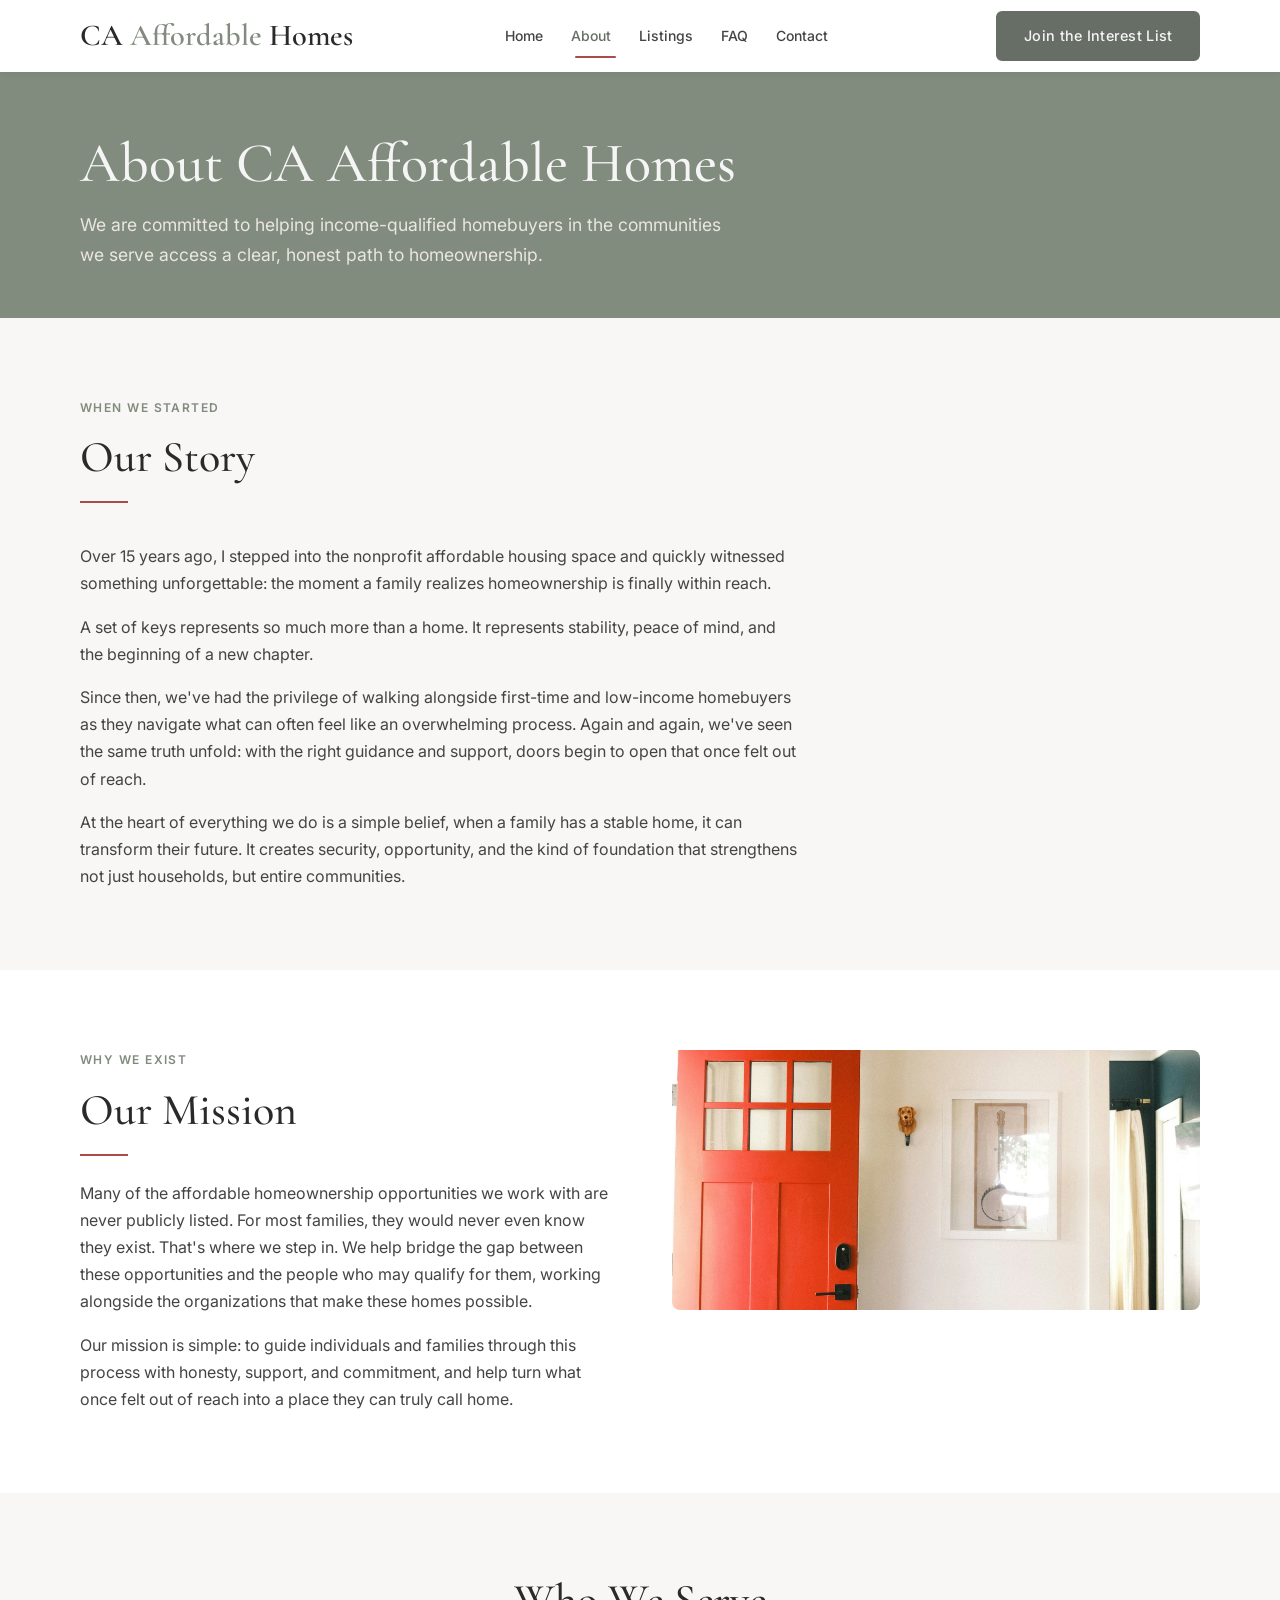
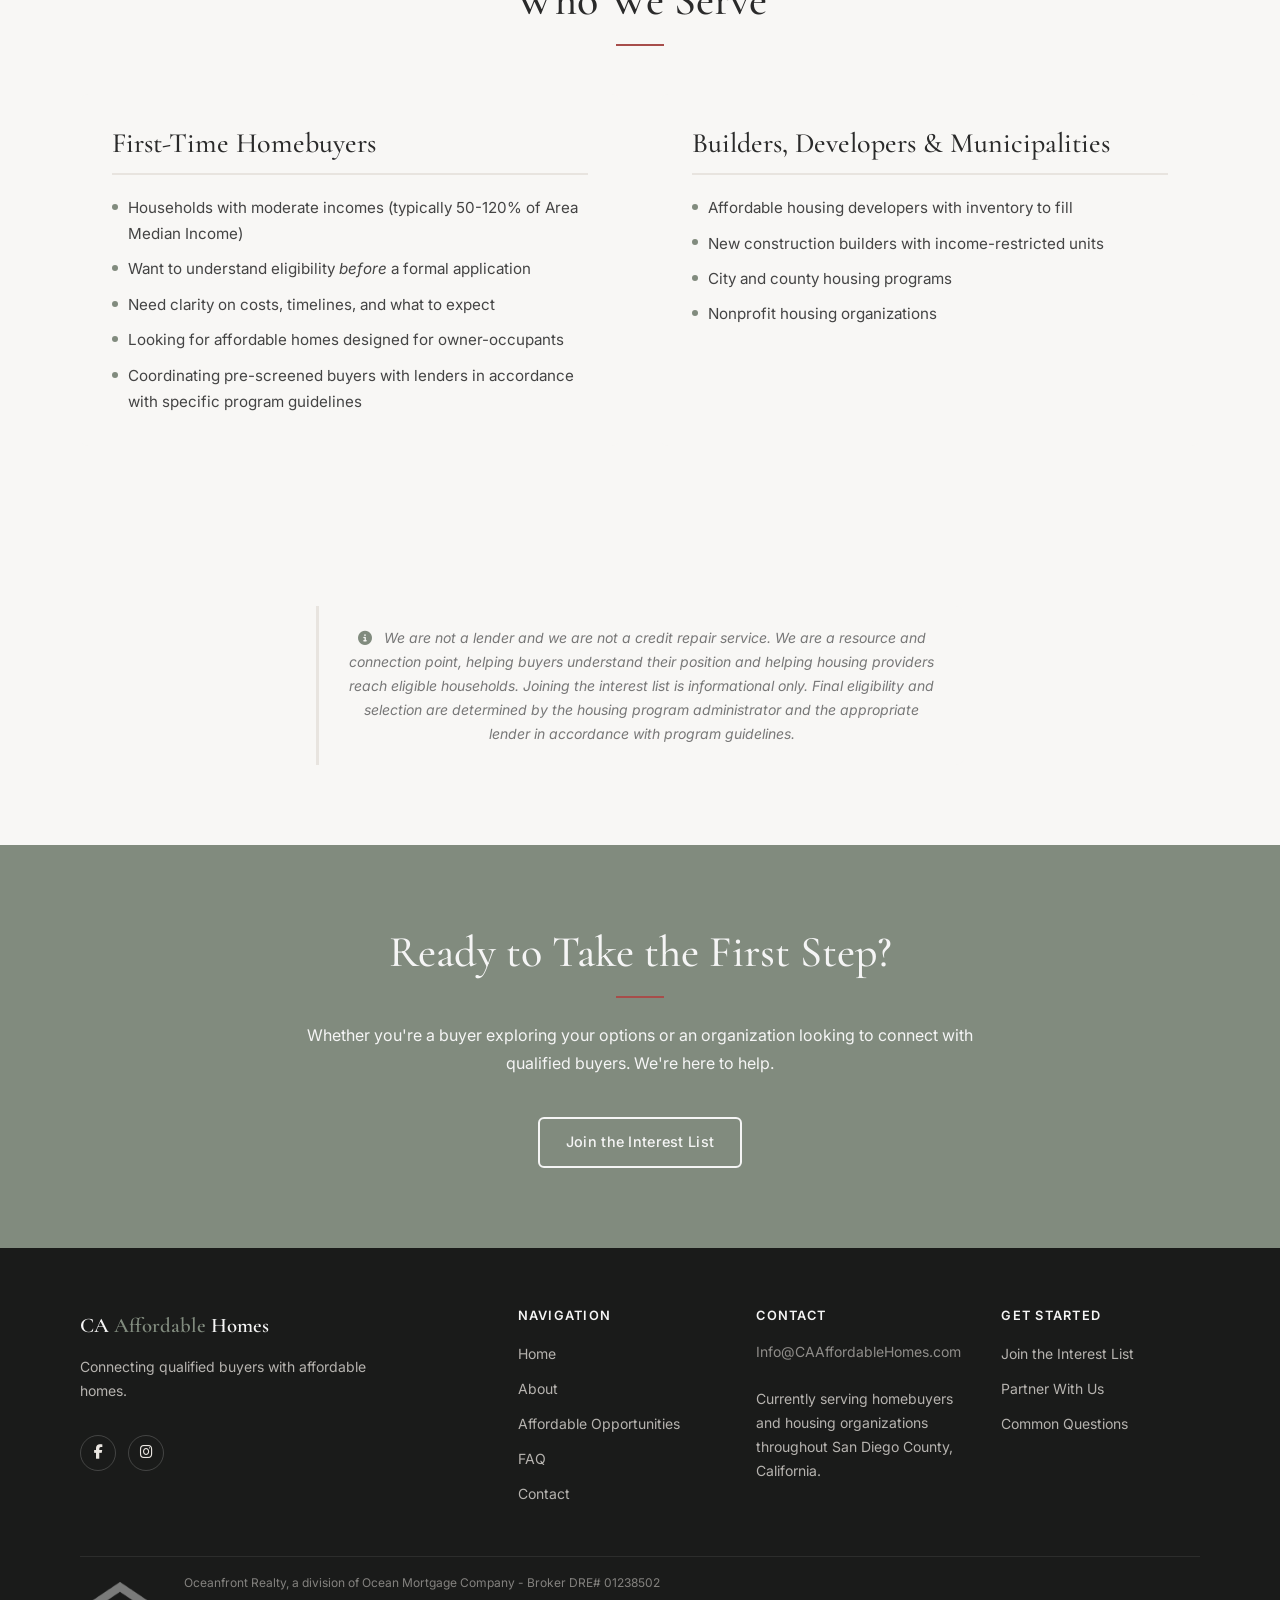
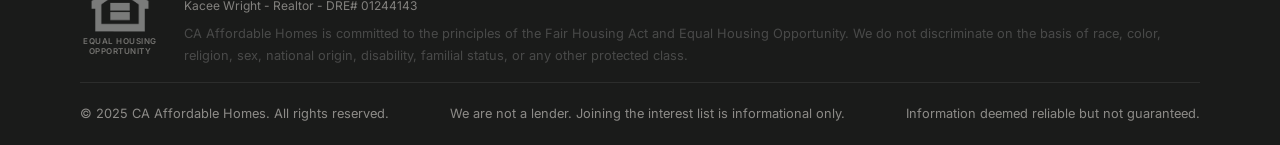
==== commit 3c5278cc: "Phase 14: swap About page image to door photo Co-Authored-By: Claude Sonnet 4.6 <noreply@anthropic.c" ====
--- a/about.html
+++ b/about.html
@@ -96,8 +96,8 @@
           </div>
           <div>
           <img
-            src="img/about_image.jpg"
-            alt="Affordable housing community with pool and landscaped grounds"
+            src="img/Website door pic.jpg"
+            alt="A welcoming home entryway with a bright red door"
             class="about-mission-img"
           >
           </div>
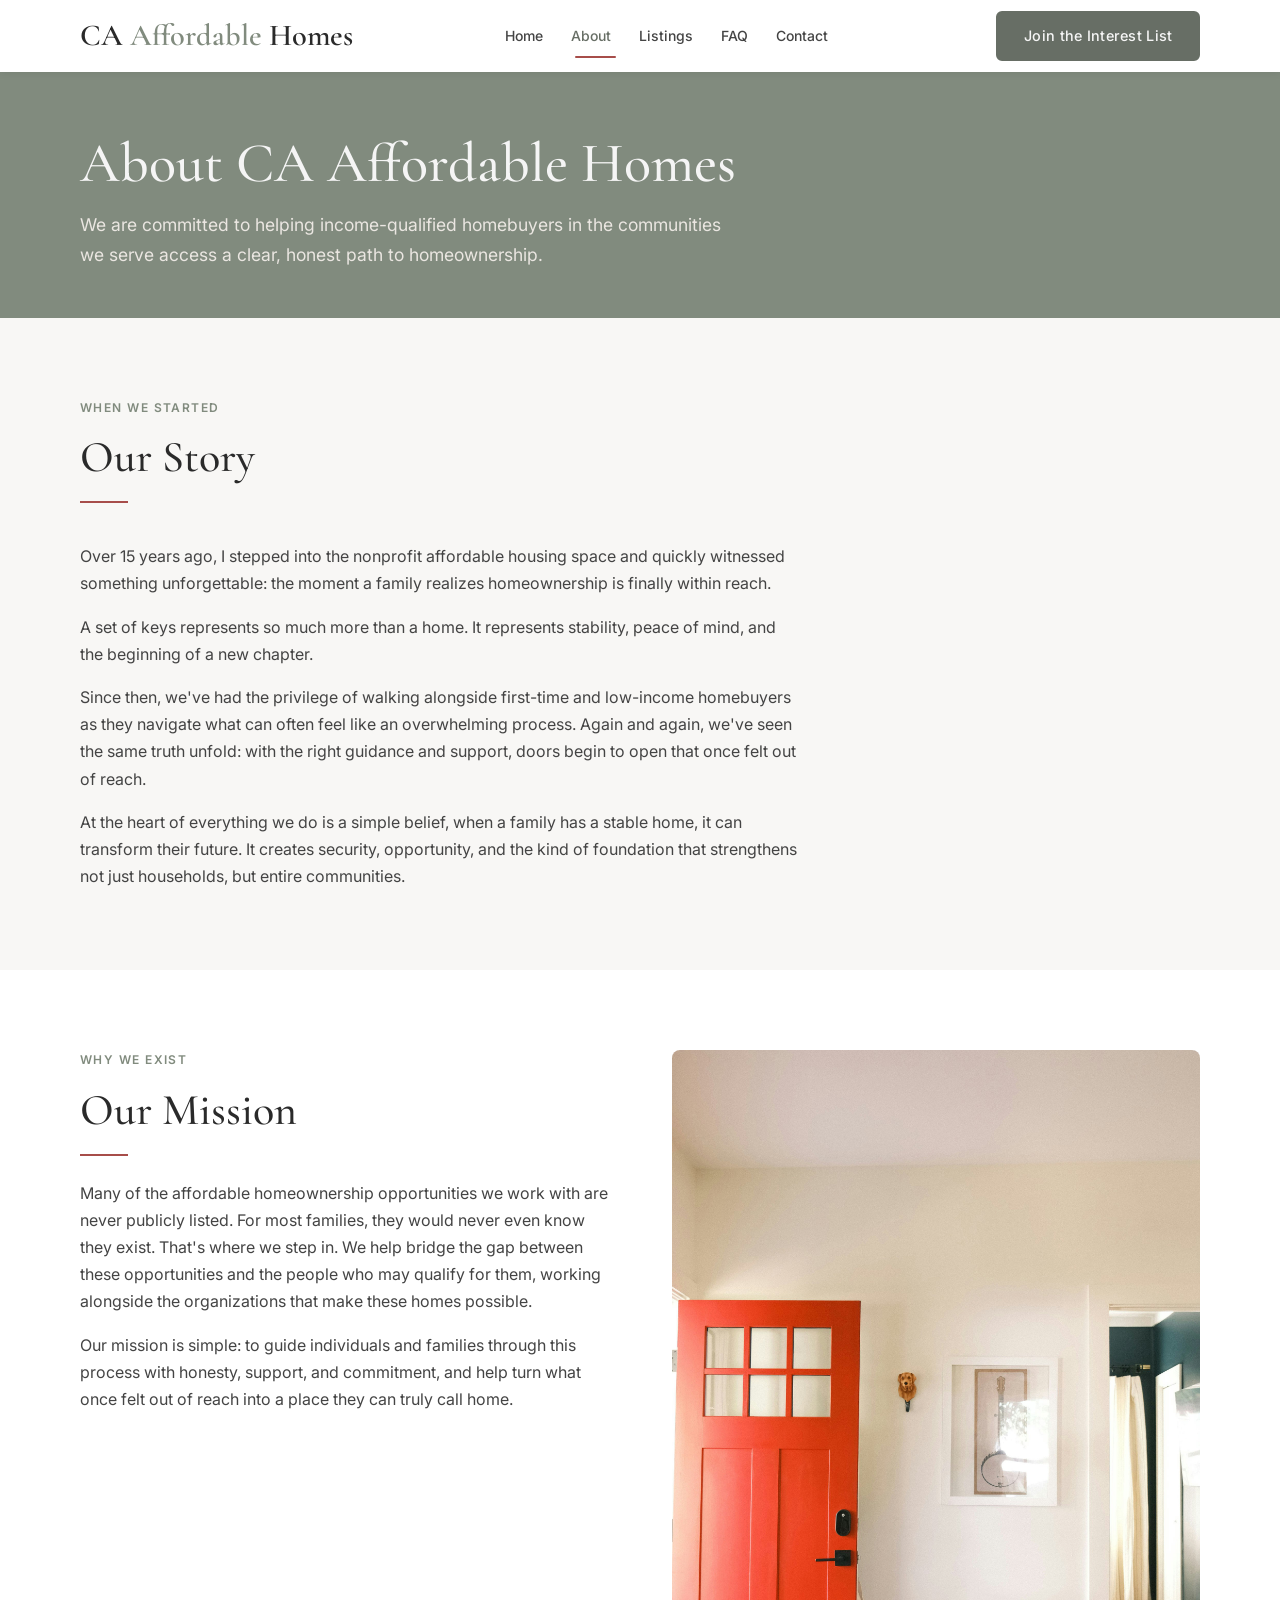
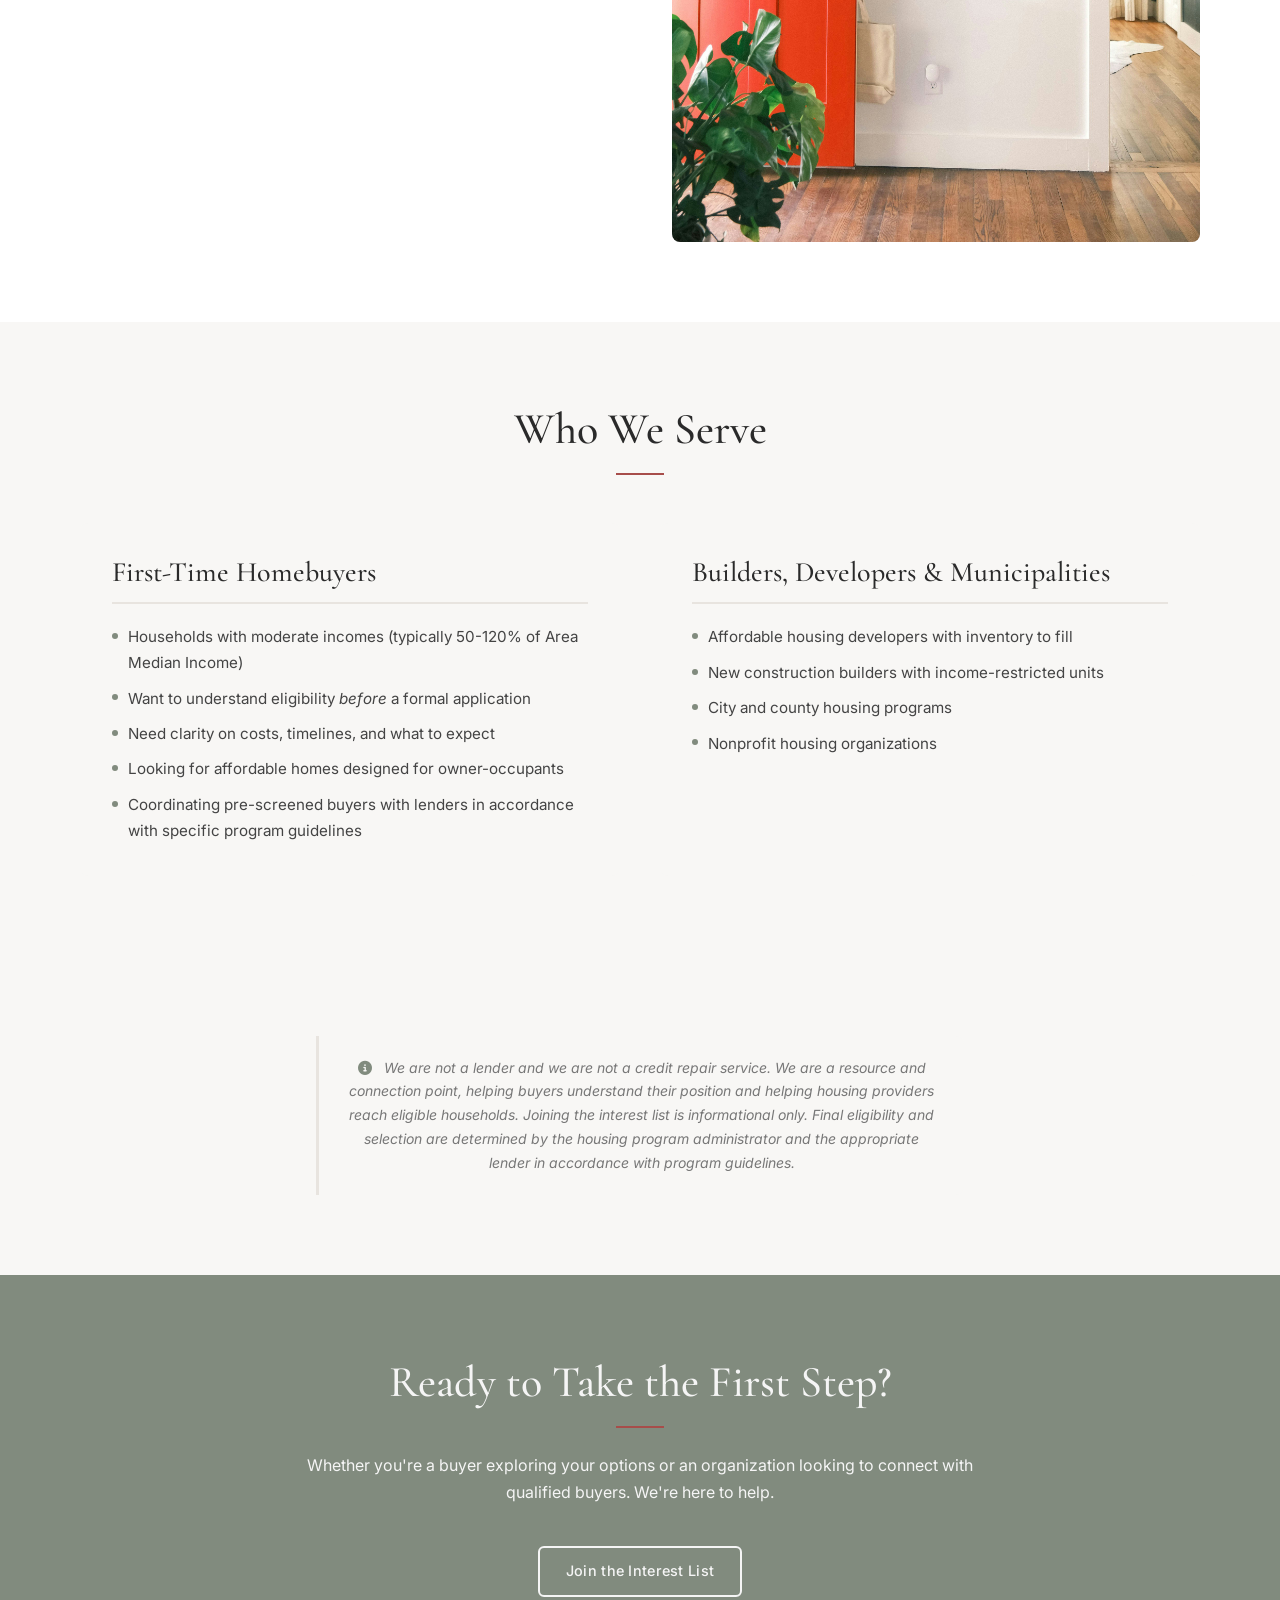
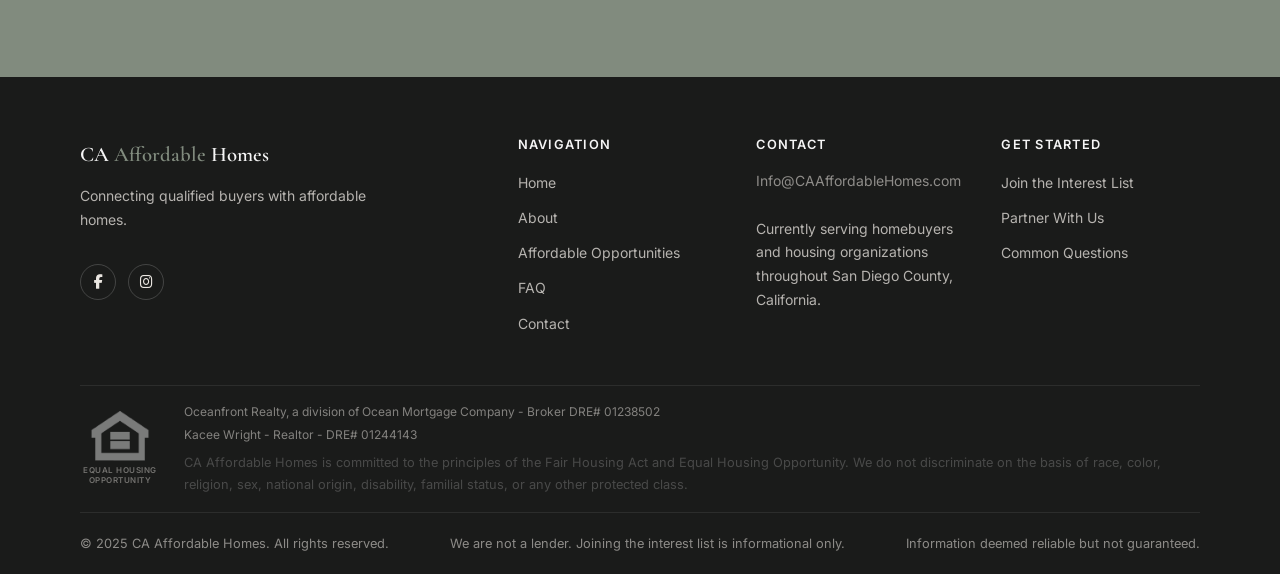
==== commit 6462fc5c: "Fix about page mission image: stretch to match text column height Use align-items:stretch on the gri" ====
--- a/about.html
+++ b/about.html
@@ -86,7 +86,7 @@
     <!-- SECTION: Our Mission -->
     <section class="section" aria-labelledby="mission-heading">
       <div class="container">
-        <div class="two-col" style="align-items: start; gap: 4rem;">
+        <div class="two-col about-mission-grid">
           <div>
             <span class="section-label">Why We Exist</span>
             <h2 id="mission-heading">Our Mission</h2>
@@ -94,7 +94,7 @@
             <p>Many of the affordable homeownership opportunities we work with are never publicly listed. For most families, they would never even know they exist. That's where we step in. We help bridge the gap between these opportunities and the people who may qualify for them, working alongside the organizations that make these homes possible.</p>
             <p>Our mission is simple: to guide individuals and families through this process with honesty, support, and commitment, and help turn what once felt out of reach into a place they can truly call home.</p>
           </div>
-          <div>
+          <div class="about-mission-img-wrap">
           <img
             src="img/Website door pic.jpg"
             alt="A welcoming home entryway with a bright red door"
--- a/css/styles.css
+++ b/css/styles.css
@@ -1861,18 +1861,31 @@
 /* ---------------------------------------------------------
    SECTION: About — Mission Image
    --------------------------------------------------------- */
+
+/* Grid wrapper: stretch both columns to the same height */
+.about-mission-grid {
+  align-items: stretch;
+  gap: 4rem;
+}
+
+/* Image column: fills the full column height */
+.about-mission-img-wrap {
+  display: flex;
+}
+
 .about-mission-img {
   width: 100%;
-  height: 220px;
+  min-height: 300px;
   object-fit: cover;
+  object-position: center;
   border-radius: 8px;
-  margin-bottom: 1.25rem;
   display: block;
 }
 
 @media (min-width: 900px) {
   .about-mission-img {
-    height: 260px;
+    min-height: 0;
+    height: 100%;
   }
 }
 
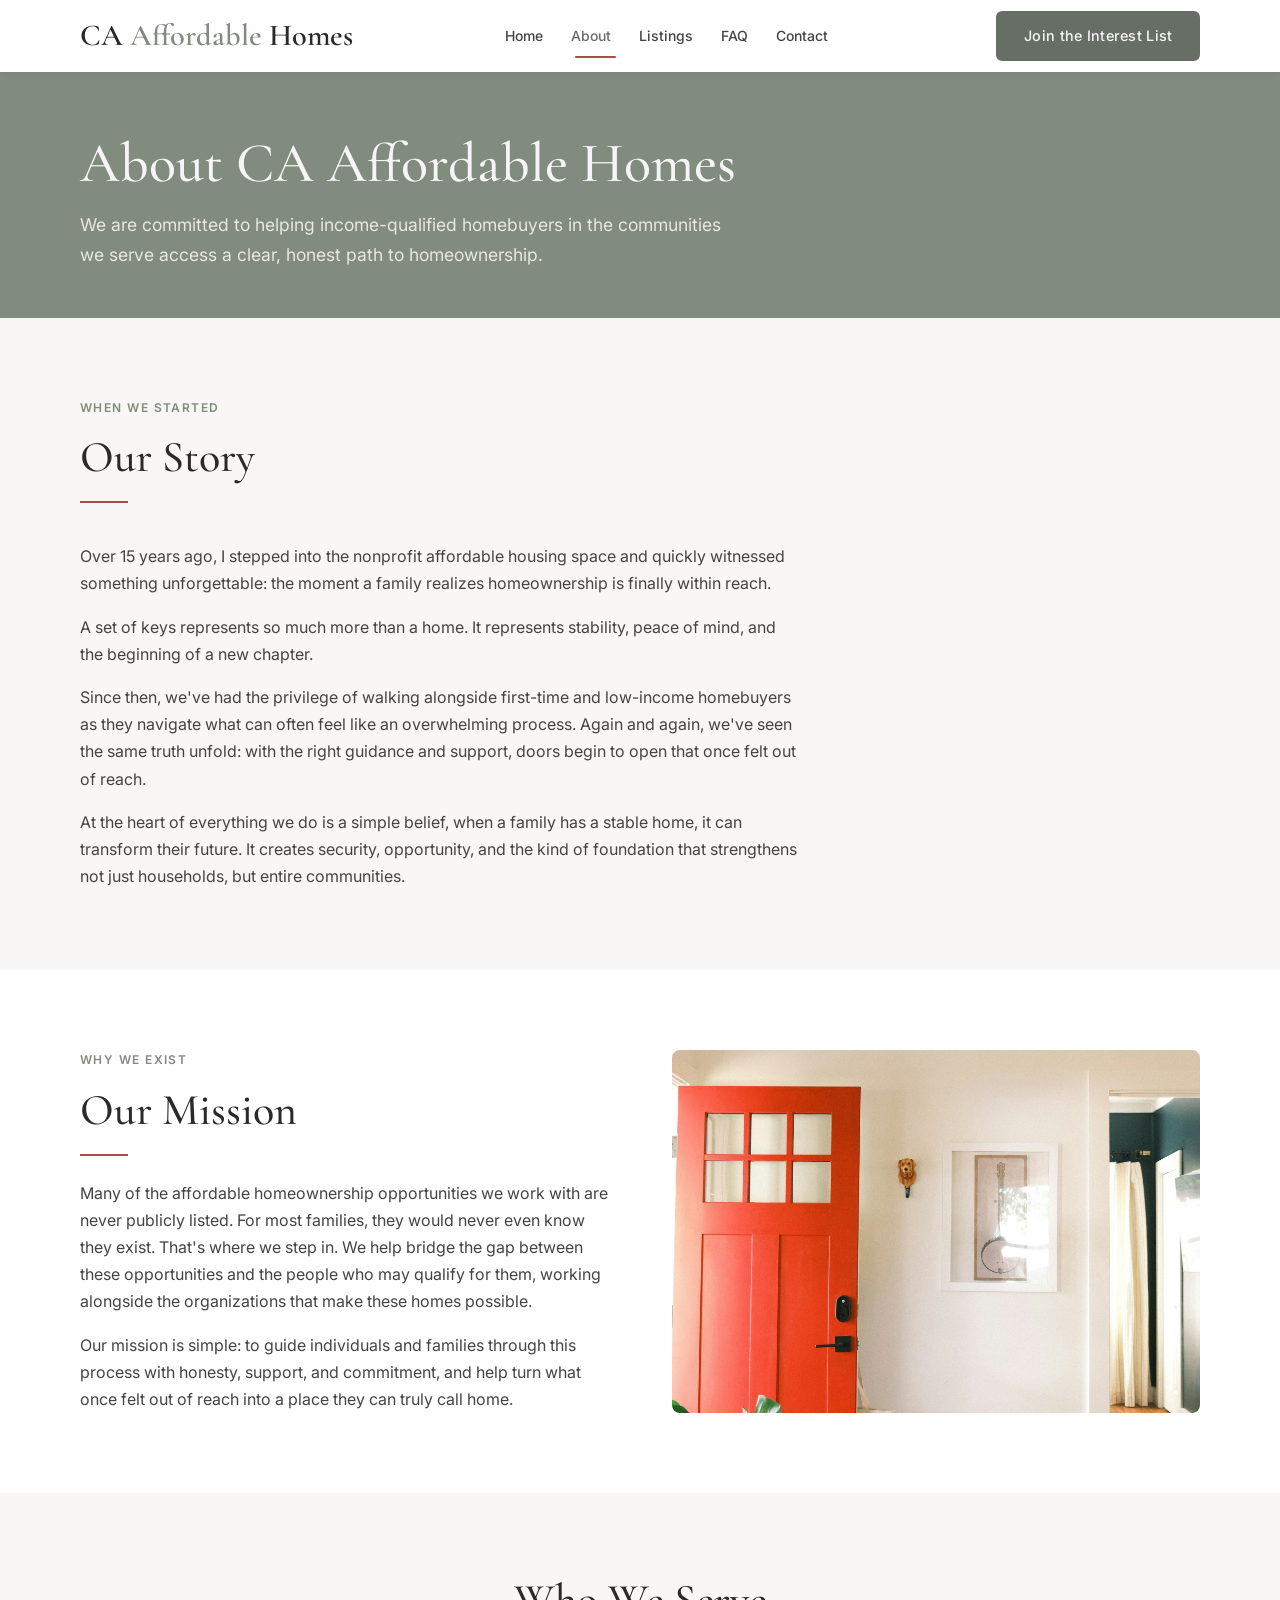
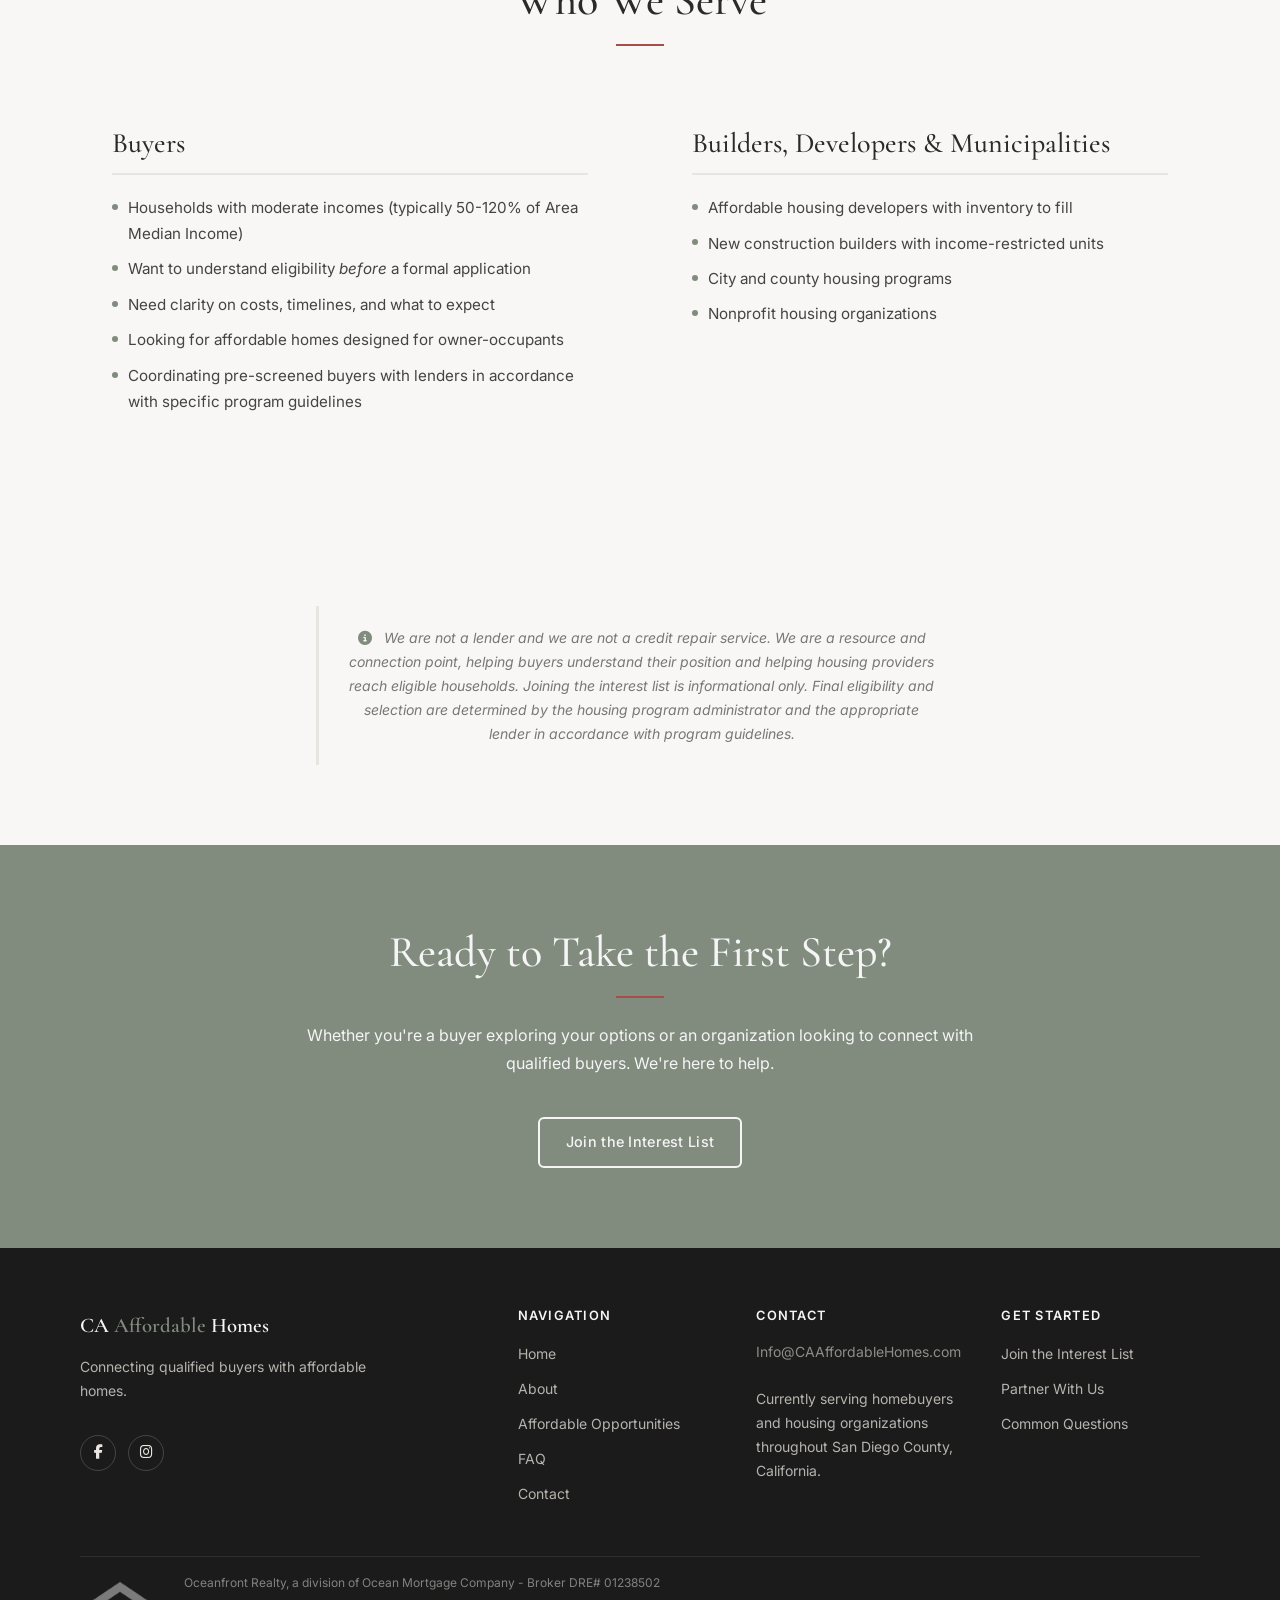
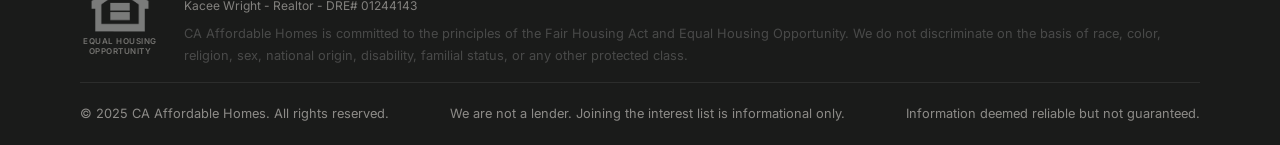
==== commit 6e307709: "Phase 15: Kacee content round + questionnaire overhaul - index.html: add "and income-qualified buyer" ====
--- a/about.html
+++ b/about.html
@@ -115,7 +115,7 @@
 
         <div class="who-we-serve-grid">
           <div class="serve-column">
-            <h3>First-Time Homebuyers</h3>
+            <h3>Buyers</h3>
             <ul>
               <li>Households with moderate incomes (typically 50-120% of Area Median Income)</li>
               <li>Want to understand eligibility <em>before</em> a formal application</li>
--- a/css/styles.css
+++ b/css/styles.css
@@ -1862,31 +1862,29 @@
    SECTION: About — Mission Image
    --------------------------------------------------------- */
 
-/* Grid wrapper: stretch both columns to the same height */
+/* Grid wrapper: text column drives the row height; image column stretches to match */
 .about-mission-grid {
   align-items: stretch;
   gap: 4rem;
 }
 
-/* Image column: fills the full column height */
+/* Image column: relative container so the image can fill it absolutely */
 .about-mission-img-wrap {
-  display: flex;
-}
-
+  position: relative;
+  min-height: 300px;
+  border-radius: 8px;
+  overflow: hidden;
+}
+
+/* Image fills the wrapper exactly — does not affect row height calculation */
 .about-mission-img {
+  position: absolute;
+  inset: 0;
   width: 100%;
-  min-height: 300px;
+  height: 100%;
   object-fit: cover;
   object-position: center;
-  border-radius: 8px;
   display: block;
-}
-
-@media (min-width: 900px) {
-  .about-mission-img {
-    min-height: 0;
-    height: 100%;
-  }
 }
 
 /* ---------------------------------------------------------
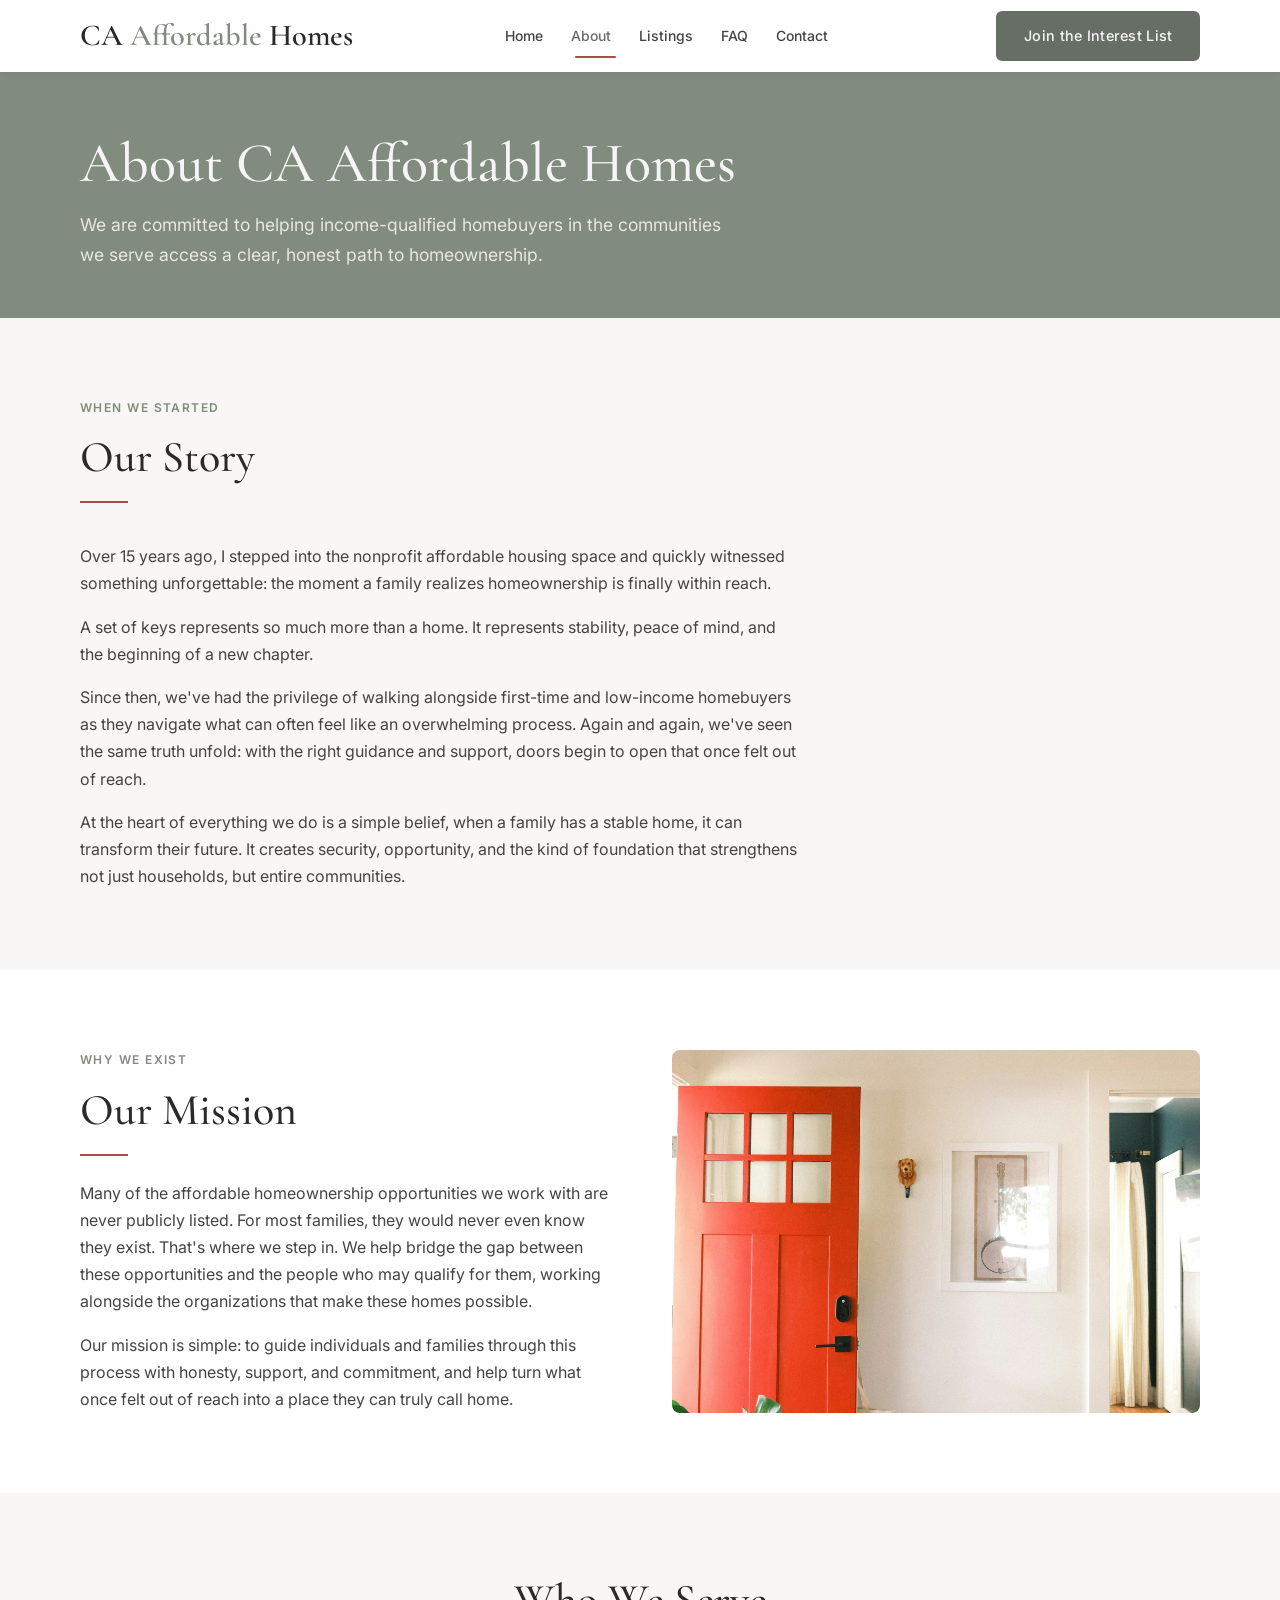
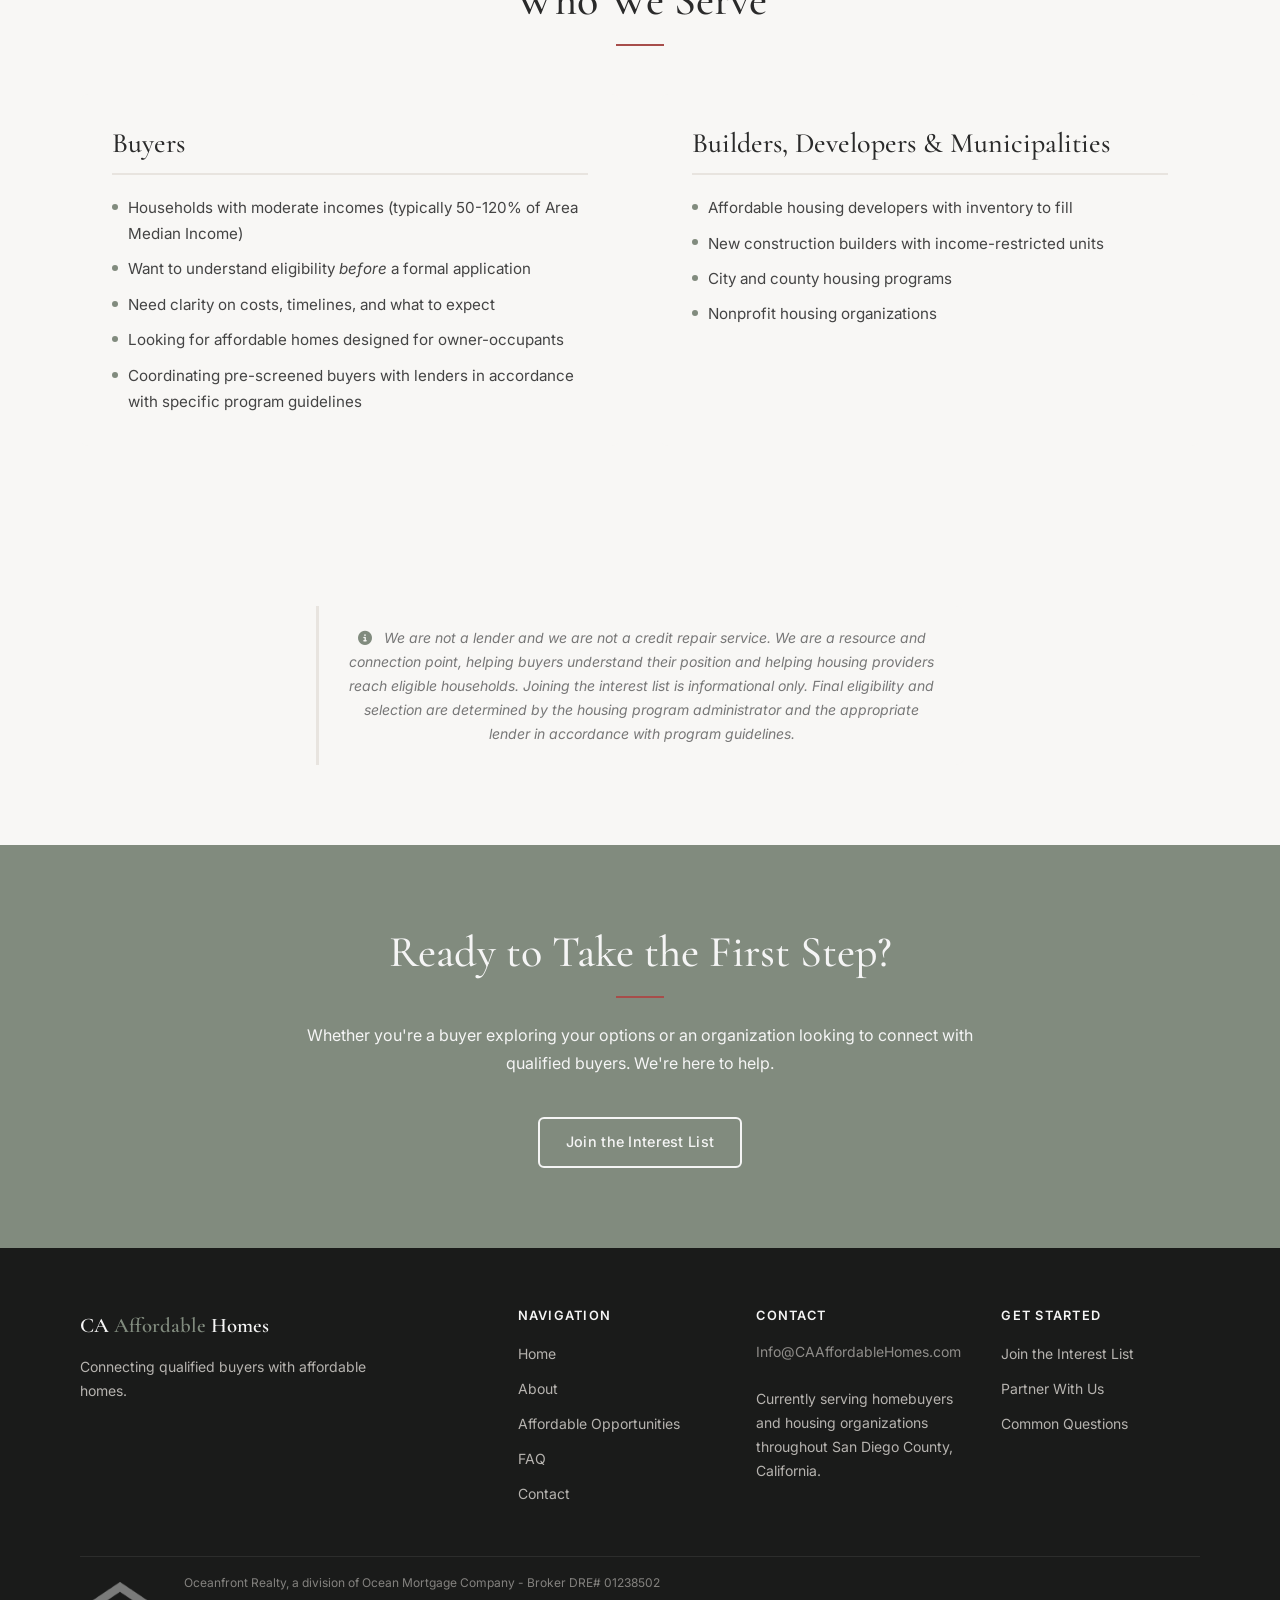
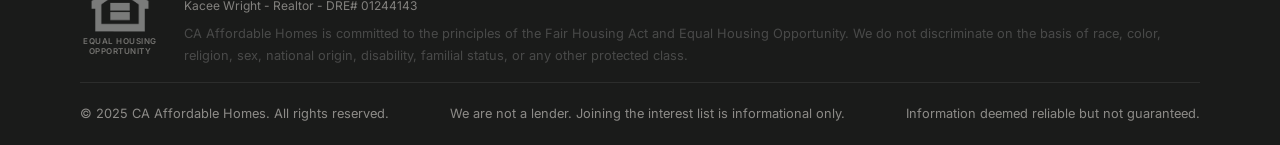
==== commit 26796a87: "Remove placeholder social icons from footers; record email findings Kacee has no Facebook/Instagram " ====
--- a/about.html
+++ b/about.html
@@ -17,6 +17,16 @@
 
   <!-- Stylesheet -->
   <link rel="stylesheet" href="css/styles.css">
+
+  <!-- Google Analytics 4 – replace G-YKJBH603X5 with your Measurement ID -->
+  <!-- Get it at: https://analytics.google.com → Admin → Data Streams → your stream → Measurement ID -->
+  <script async src="https://www.googletagmanager.com/gtag/js?id=G-YKJBH603X5"></script>
+  <script>
+    window.dataLayer = window.dataLayer || [];
+    function gtag(){dataLayer.push(arguments);}
+    gtag('js', new Date());
+    gtag('config', 'G-YKJBH603X5');
+  </script>
 </head>
 <body>
 
@@ -169,13 +179,7 @@
       <div class="footer-grid">
         <div class="footer-col">
           <a href="index.html" class="footer-logo">CA <span>Affordable</span> Homes</a>
-          <p class="footer-tagline">Connecting qualified buyers with affordable homes.</p>
-          <div class="spacer--sm"></div>
-          <div class="social-links">
-            <a href="#" class="social-link" aria-label="Visit us on Facebook"><i class="fa-brands fa-facebook-f" aria-hidden="true"></i></a>
-            <a href="#" class="social-link" aria-label="Visit us on Instagram"><i class="fa-brands fa-instagram" aria-hidden="true"></i></a>
-          </div>
-        </div>
+          <p class="footer-tagline">Connecting qualified buyers with affordable homes.</p>        </div>
         <div class="footer-col">
           <h4>Navigation</h4>
           <ul class="footer-nav-links" role="list">
--- a/css/styles.css
+++ b/css/styles.css
@@ -2757,22 +2757,10 @@
    SECTION: Program Cards (programs.html)
    ========================================================== */
 
+/* programs-grid is now a plain block container.
+   Phase 18: layout is handled by .lst-cards-grid inside it. */
 .programs-grid {
-  display: grid;
-  grid-template-columns: 1fr;
-  gap: 1.5rem;
-}
-
-@media (min-width: 700px) {
-  .programs-grid {
-    grid-template-columns: repeat(2, 1fr);
-  }
-}
-
-@media (min-width: 1100px) {
-  .programs-grid {
-    grid-template-columns: repeat(3, 1fr);
-  }
+  display: block;
 }
 
 .program-card {
@@ -3116,3 +3104,558 @@
   color: var(--color-sage);
   text-decoration: underline;
 }
+
+/* ---------------------------------------------------------
+   SECTION: Listings Filter Bar (Phase 18)
+   --------------------------------------------------------- */
+.lst-filter-bar {
+  display: flex;
+  flex-wrap: wrap;
+  gap: 0.75rem 1.25rem;
+  align-items: flex-end;
+  margin-bottom: 2rem;
+  padding: 1rem 1.25rem;
+  background: var(--color-light-bg);
+  border-radius: var(--radius-card);
+  border: 1px solid var(--color-border-light);
+}
+
+.lst-filter-group {
+  display: flex;
+  flex-direction: column;
+  gap: 0.3rem;
+  flex: 1;
+  min-width: 160px;
+}
+
+.lst-filter-label {
+  font-size: 0.75rem;
+  font-weight: 600;
+  color: var(--color-text-muted);
+  text-transform: uppercase;
+  letter-spacing: 0.05em;
+}
+
+.lst-filter-select {
+  display: block;
+  width: 100%;
+  padding: 0.45rem 0.7rem;
+  border: 1px solid var(--color-border-light);
+  border-radius: var(--radius-btn);
+  font-family: var(--font-body);
+  font-size: 0.875rem;
+  color: var(--color-text-dark);
+  background: var(--color-white);
+  cursor: pointer;
+}
+
+.lst-filter-select:focus {
+  outline: 2px solid var(--color-sage);
+  outline-offset: 2px;
+}
+
+/* ---------------------------------------------------------
+   SECTION: Listing Cards Grid (Phase 18)
+   --------------------------------------------------------- */
+.lst-cards-grid {
+  display: grid;
+  grid-template-columns: 1fr;
+  gap: 1.5rem;
+}
+
+@media (min-width: 560px) {
+  .lst-cards-grid {
+    grid-template-columns: repeat(2, 1fr);
+  }
+}
+
+@media (min-width: 900px) {
+  .lst-cards-grid {
+    grid-template-columns: repeat(3, 1fr);
+  }
+}
+
+.lst-card {
+  background: var(--color-white);
+  border-radius: var(--radius-card);
+  box-shadow: var(--shadow-card);
+  overflow: hidden;
+  display: flex;
+  flex-direction: column;
+  cursor: pointer;
+  transition: transform 0.2s ease, box-shadow 0.2s ease;
+  border-top: 3px solid transparent;
+}
+
+.lst-card:hover,
+.lst-card:focus {
+  transform: translateY(-3px);
+  box-shadow: 0 8px 28px rgba(0,0,0,0.11);
+  outline: none;
+}
+
+.lst-card:focus-visible {
+  outline: 2px solid var(--color-sage);
+  outline-offset: 2px;
+}
+
+.lst-card--avail { border-top-color: #4a9065; }
+.lst-card--soon  { border-top-color: #999; }
+
+.lst-card-header {
+  padding: 1.1rem 1.1rem 0.6rem;
+}
+
+.lst-card-title-row {
+  display: flex;
+  align-items: flex-start;
+  justify-content: space-between;
+  gap: 0.5rem;
+  margin-bottom: 0.35rem;
+}
+
+.lst-card-name {
+  font-family: var(--font-body);
+  font-size: 1.05rem;
+  font-weight: 600;
+  color: var(--color-text-dark);
+  line-height: 1.3;
+  margin: 0;
+  letter-spacing: -0.01em;
+}
+
+.lst-card-sub {
+  font-size: 0.8rem;
+  color: var(--color-text-muted);
+  display: flex;
+  align-items: center;
+  flex-wrap: wrap;
+  gap: 0.4rem;
+}
+
+.lst-card-specs {
+  padding: 0.55rem 1.1rem;
+  display: flex;
+  flex-wrap: wrap;
+  gap: 0.5rem 1rem;
+  font-size: 0.82rem;
+  color: var(--color-text-body);
+  border-top: 1px solid var(--color-border-light);
+}
+
+.lst-card-specs span {
+  display: flex;
+  align-items: center;
+  gap: 0.35rem;
+}
+
+.lst-card-specs i {
+  color: var(--color-sage);
+  font-size: 0.78rem;
+}
+
+.lst-card-cta {
+  padding: 0.65rem 1.1rem;
+  margin-top: auto;
+  font-size: 0.82rem;
+  font-weight: 600;
+  color: var(--color-sage-btn);
+  display: flex;
+  align-items: center;
+  gap: 0.4rem;
+}
+
+.lst-card-cta i {
+  font-size: 0.75rem;
+  transition: transform 0.15s ease;
+}
+
+.lst-card:hover .lst-card-cta i {
+  transform: translateX(3px);
+}
+
+/* Address / Maps links on cards and in popup */
+.lst-addr-link {
+  color: inherit;
+  text-decoration: underline;
+  text-decoration-style: dotted;
+  text-underline-offset: 2px;
+}
+.lst-addr-link:hover {
+  color: var(--color-sage-dark);
+  text-decoration-style: solid;
+}
+.pc-detail-value .lst-addr-link {
+  color: var(--color-sage);
+  font-weight: 500;
+}
+.pc-detail-value .lst-addr-link:hover {
+  color: var(--color-sage-dark);
+}
+
+/* Card detail rows (Home Type, AMI Limit, Price) */
+.lst-card-details {
+  list-style: none;
+  margin: 0;
+  padding: 0.15rem 0;
+  border-top: 1px solid var(--color-border-light);
+}
+
+.lst-card-detail-row {
+  display: flex;
+  justify-content: space-between;
+  align-items: center;
+  gap: 0.5rem;
+  padding: 0.28rem 1.1rem;
+  font-size: 0.82rem;
+}
+
+.lst-card-detail-label {
+  color: var(--color-text-muted);
+  display: flex;
+  align-items: center;
+  gap: 0.35rem;
+  flex-shrink: 0;
+}
+
+.lst-card-detail-label i {
+  color: var(--color-sage);
+  font-size: 0.78rem;
+  width: 0.9rem;
+  text-align: center;
+}
+
+.lst-card-detail-value {
+  font-weight: 500;
+  color: var(--color-text-dark);
+  text-align: right;
+}
+
+/* Comments snippet on card face — max 2 lines */
+.lst-card-comments {
+  padding: 0.5rem 1.1rem;
+  font-size: 0.82rem;
+  color: var(--color-text-muted);
+  line-height: 1.5;
+  border-top: 1px solid var(--color-border-light);
+  display: -webkit-box;
+  -webkit-line-clamp: 2;
+  -webkit-box-orient: vertical;
+  overflow: hidden;
+}
+
+/* Status badges */
+.lst-badge {
+  display: inline-block;
+  padding: 0.18rem 0.6rem;
+  border-radius: 999px;
+  font-size: 0.68rem;
+  font-weight: 700;
+  letter-spacing: 0.06em;
+  text-transform: uppercase;
+  white-space: nowrap;
+  flex-shrink: 0;
+}
+
+.lst-badge--avail {
+  background: rgba(74,144,101,0.12);
+  color: #2d7a50;
+}
+
+.lst-badge--soon {
+  background: rgba(120,120,120,0.1);
+  color: #666;
+}
+
+/* MLS tag on card */
+.lst-mls-tag {
+  display: inline-flex;
+  align-items: center;
+  gap: 0.25rem;
+  font-size: 0.72rem;
+  color: var(--color-text-muted);
+}
+
+.lst-mls-tag--yes {
+  color: #4a6ea8;
+  font-weight: 500;
+}
+
+/* Clear filters inline link */
+.lst-clear-link {
+  background: none;
+  border: none;
+  padding: 0;
+  color: var(--color-sage);
+  text-decoration: underline;
+  cursor: pointer;
+  font-size: inherit;
+  font-family: inherit;
+}
+
+/* ---------------------------------------------------------
+   SECTION: Listing Expanded Popup (Phase 18)
+   --------------------------------------------------------- */
+.lst-popup-overlay {
+  display: none;
+  position: fixed;
+  inset: 0;
+  z-index: 9000;
+  background: rgba(0,0,0,0.55);
+  padding: 1rem;
+  align-items: center;
+  justify-content: center;
+  overflow-y: auto;
+}
+
+.lst-popup-overlay.open {
+  display: flex;
+}
+
+.lst-popup-box {
+  background: var(--color-white);
+  border-radius: var(--radius-card);
+  box-shadow: 0 20px 60px rgba(0,0,0,0.22);
+  width: 100%;
+  max-width: 820px;
+  max-height: calc(100vh - 2rem);
+  overflow-y: auto;
+  position: relative;
+  padding: 2rem 1.75rem 2rem;
+  margin: auto;
+}
+
+@media (max-width: 600px) {
+  .lst-popup-box {
+    padding: 1.25rem 1rem 1.25rem;
+    border-radius: 8px 8px 0 0;
+    max-height: calc(100vh - 1rem);
+    margin-top: auto;
+  }
+}
+
+.lst-popup-close {
+  position: absolute;
+  top: 1rem;
+  right: 1rem;
+  background: var(--color-light-bg);
+  border: none;
+  border-radius: 50%;
+  width: 34px;
+  height: 34px;
+  display: flex;
+  align-items: center;
+  justify-content: center;
+  cursor: pointer;
+  color: var(--color-text-muted);
+  font-size: 1rem;
+  transition: background 0.15s;
+  z-index: 2;
+}
+
+.lst-popup-close:hover {
+  background: var(--color-border-light);
+  color: var(--color-text-dark);
+}
+
+.lst-popup-header {
+  margin-bottom: 1.25rem;
+  padding-right: 2.5rem;
+}
+
+.lst-popup-title-row {
+  display: flex;
+  align-items: flex-start;
+  gap: 0.75rem;
+  margin-bottom: 0.5rem;
+}
+
+.lst-popup-title-row h2 {
+  font-family: var(--font-heading);
+  font-size: 1.6rem;
+  font-weight: 500;
+  color: var(--color-text-dark);
+  margin: 0;
+  line-height: 1.2;
+}
+
+.lst-popup-meta {
+  display: flex;
+  align-items: center;
+  flex-wrap: wrap;
+  gap: 0.6rem;
+  font-size: 0.84rem;
+}
+
+.lst-popup-location {
+  color: var(--color-text-muted);
+  display: flex;
+  align-items: center;
+  gap: 0.3rem;
+}
+
+.lst-popup-location i {
+  color: var(--color-accent);
+  font-size: 0.78rem;
+}
+
+/* Popup sections */
+.lst-popup-section {
+  margin-top: 1.5rem;
+  padding-top: 1.25rem;
+  border-top: 1px solid var(--color-border-light);
+}
+
+.lst-popup-section-title {
+  font-size: 0.78rem;
+  font-weight: 700;
+  text-transform: uppercase;
+  letter-spacing: 0.07em;
+  color: var(--color-text-muted);
+  margin-bottom: 0.75rem;
+}
+
+.lst-popup-comments {
+  font-size: 0.9rem;
+  color: var(--color-text-body);
+  line-height: 1.65;
+  margin: 0;
+}
+
+.lst-features-list {
+  list-style: none;
+  display: flex;
+  flex-direction: column;
+  gap: 0.4rem;
+  padding: 0;
+  margin: 0;
+}
+
+.lst-features-list li {
+  font-size: 0.9rem;
+  color: var(--color-text-body);
+  padding-left: 1.1rem;
+  position: relative;
+}
+
+.lst-features-list li::before {
+  content: '';
+  position: absolute;
+  left: 0;
+  top: 0.55rem;
+  width: 5px;
+  height: 5px;
+  background: var(--color-sage);
+  border-radius: 50%;
+}
+
+/* CTA in popup */
+.lst-popup-cta {
+  margin-top: 1.75rem;
+  padding-top: 1.25rem;
+  border-top: 1px solid var(--color-border-light);
+  display: flex;
+  align-items: center;
+  justify-content: space-between;
+  gap: 1rem;
+  flex-wrap: wrap;
+}
+
+.lst-popup-cta p {
+  font-size: 0.95rem;
+  color: var(--color-text-muted);
+  margin: 0;
+}
+
+/* AMI section in popup */
+.lst-popup-ami {
+  overflow: hidden;
+}
+
+/* ---------------------------------------------------------
+   SECTION: Public AMI Tables (Phase 18)
+   --------------------------------------------------------- */
+.ami-tbl-wrap {
+  margin-bottom: 1.25rem;
+}
+
+.ami-tbl-title {
+  font-size: 0.82rem;
+  font-weight: 600;
+  color: var(--color-text-dark);
+  margin-bottom: 0.5rem;
+}
+
+.ami-tbl-scroll {
+  overflow-x: auto;
+  -webkit-overflow-scrolling: touch;
+  border-radius: var(--radius-btn);
+  border: 1px solid var(--color-border-light);
+}
+
+.ami-public-table {
+  width: 100%;
+  min-width: 480px;
+  border-collapse: collapse;
+  font-size: 0.8rem;
+}
+
+.ami-public-table th,
+.ami-public-table td {
+  padding: 0.45rem 0.65rem;
+  text-align: right;
+  border-bottom: 1px solid var(--color-border-light);
+  white-space: nowrap;
+}
+
+.ami-public-table th {
+  background: var(--color-light-bg);
+  font-weight: 600;
+  color: var(--color-text-dark);
+  font-size: 0.77rem;
+}
+
+.ami-public-table tbody tr:last-child td {
+  border-bottom: none;
+}
+
+.ami-public-table .ami-hh-cell {
+  text-align: left;
+  color: var(--color-text-muted);
+  font-weight: 500;
+}
+
+/* Highlighted AMI column */
+.ami-col-highlight {
+  background: rgba(74,144,101,0.09) !important;
+  color: #3a7a52 !important;
+  font-weight: 600 !important;
+}
+
+th.ami-col-highlight {
+  background: rgba(74,144,101,0.18) !important;
+  color: #2e6642 !important;
+}
+
+.ami-hl-star {
+  color: #4a9065;
+  font-size: 0.75rem;
+  margin-left: 0.15rem;
+}
+
+.ami-hl-note {
+  font-size: 0.75rem;
+  color: var(--color-text-muted);
+  font-weight: 400;
+  text-transform: none;
+  letter-spacing: 0;
+  margin-left: 0.5rem;
+}
+
+.ami-disclaimer {
+  font-size: 0.76rem;
+  color: var(--color-text-muted);
+  margin-bottom: 1rem;
+  font-style: italic;
+  line-height: 1.55;
+}
